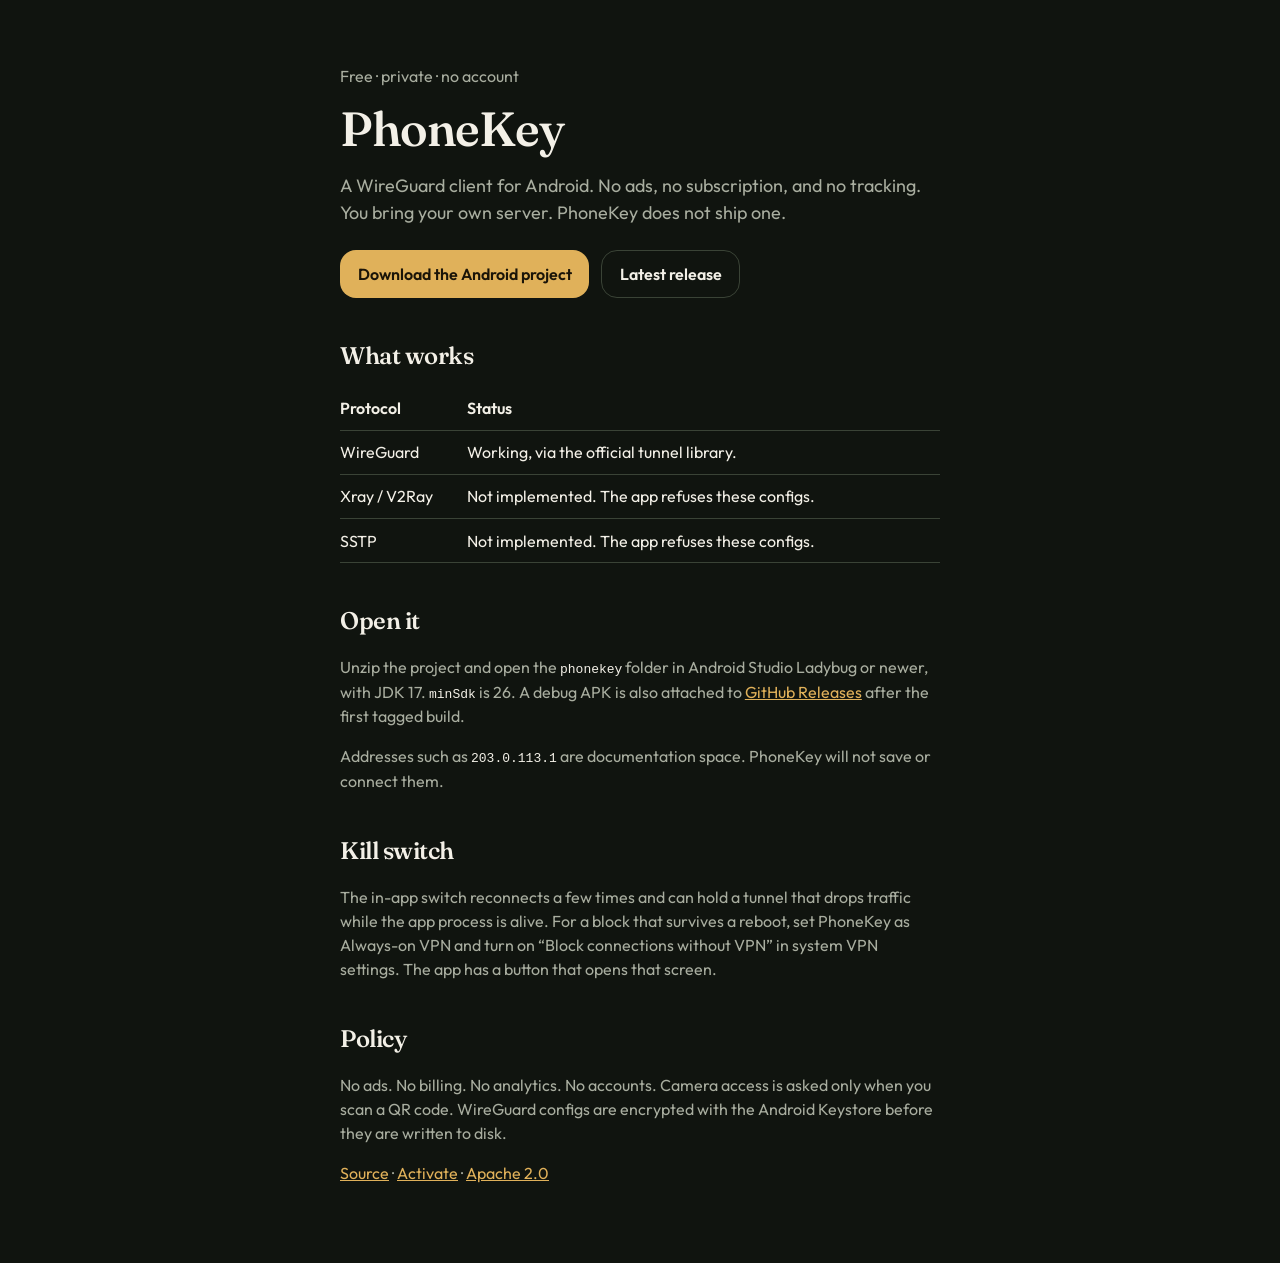
==== docs/index.html @ d3751b0e "Publish the Pages site, README, license, and Android CI. GitHub Pages already serves /docs. The work" ====
<!DOCTYPE html>
<html lang="en">
<head>
  <meta charset="utf-8" />
  <meta name="viewport" content="width=device-width, initial-scale=1" />
  <title>PhoneKey</title>
  <meta name="description" content="PhoneKey is a free WireGuard client for Android. No ads. No subscriptions. No tracking." />
  <link rel="preconnect" href="https://fonts.googleapis.com" />
  <link rel="preconnect" href="https://fonts.gstatic.com" crossorigin />
  <link href="https://fonts.googleapis.com/css2?family=Fraunces:opsz,wght@9..144,560;9..144,620&family=Outfit:wght@400;500;600&display=swap" rel="stylesheet" />
  <style>
    :root {
      color-scheme: dark;
      --canvas: #10140f;
      --card: #1c241a;
      --fg: #f3f0e7;
      --muted: #a8ad9f;
      --line: #3a4336;
      --brass: #e0b15a;
      --ink: #1a1408;
    }
    * { box-sizing: border-box; }
    body {
      margin: 0;
      background: var(--canvas);
      color: var(--fg);
      font-family: Outfit, ui-sans-serif, system-ui, sans-serif;
      line-height: 1.5;
    }
    main { max-width: 40rem; margin: 0 auto; padding: 3rem 1.25rem 4rem; }
    h1, h2 { font-family: Fraunces, ui-serif, Georgia, serif; font-weight: 560; letter-spacing: -0.02em; }
    h1 { font-size: 3rem; line-height: 1.05; margin: 0 0 0.75rem; }
    h2 { font-size: 1.5rem; margin: 2.5rem 0 0.75rem; }
    p, li { color: var(--muted); }
    a { color: var(--brass); }
    .lead { font-size: 1.125rem; }
    .row { display: flex; flex-wrap: wrap; gap: 0.75rem; margin-top: 1.5rem; }
    .btn {
      display: inline-flex;
      align-items: center;
      justify-content: center;
      min-height: 3rem;
      padding: 0 1.1rem;
      border-radius: 1rem;
      background: var(--brass);
      color: var(--ink);
      font-weight: 600;
      text-decoration: none;
    }
    .btn.ghost { background: transparent; color: var(--fg); border: 1px solid var(--line); }
    table { width: 100%; border-collapse: collapse; margin-top: 0.5rem; }
    th, td { text-align: left; padding: 0.6rem 0; border-bottom: 1px solid var(--line); vertical-align: top; }
    th { color: var(--fg); font-weight: 600; }
    code { color: var(--fg); }
  </style>
</head>
<body>
  <main>
    <p>Free · private · no account</p>
    <h1>PhoneKey</h1>
    <p class="lead">A WireGuard client for Android. No ads, no subscription, and no tracking. You bring your own server. PhoneKey does not ship one.</p>
    <div class="row">
      <a class="btn" href="https://github.com/Tajoor621/PhoneKey23/raw/main/public/phonekey-source.zip">Download the Android project</a>
      <a class="btn ghost" href="https://github.com/Tajoor621/PhoneKey23/releases/latest">Latest release</a>
    </div>
    <h2>What works</h2>
    <table>
      <thead><tr><th>Protocol</th><th>Status</th></tr></thead>
      <tbody>
        <tr><td>WireGuard</td><td>Working, via the official tunnel library.</td></tr>
        <tr><td>Xray / V2Ray</td><td>Not implemented. The app refuses these configs.</td></tr>
        <tr><td>SSTP</td><td>Not implemented. The app refuses these configs.</td></tr>
      </tbody>
    </table>
    <h2>Open it</h2>
    <p>Unzip the project and open the <code>phonekey</code> folder in Android Studio Ladybug or newer, with JDK 17. <code>minSdk</code> is 26. A debug APK is also attached to <a href="https://github.com/Tajoor621/PhoneKey23/releases/latest">GitHub Releases</a> after the first tagged build.</p>
    <p>Addresses such as <code>203.0.113.1</code> are documentation space. PhoneKey will not save or connect them.</p>
    <h2>Kill switch</h2>
    <p>The in-app switch reconnects a few times and can hold a tunnel that drops traffic while the app process is alive. For a block that survives a reboot, set PhoneKey as Always-on VPN and turn on “Block connections without VPN” in system VPN settings. The app has a button that opens that screen.</p>
    <h2>Policy</h2>
    <p>No ads. No billing. No analytics. No accounts. Camera access is asked only when you scan a QR code. WireGuard configs are encrypted with the Android Keystore before they are written to disk.</p>
    <p><a href="https://github.com/Tajoor621/PhoneKey23">Source</a> · <a href="activate/">Activate</a> · <a href="https://github.com/Tajoor621/PhoneKey23/blob/main/LICENSE">Apache 2.0</a></p>
  </main>
</body>
</html>
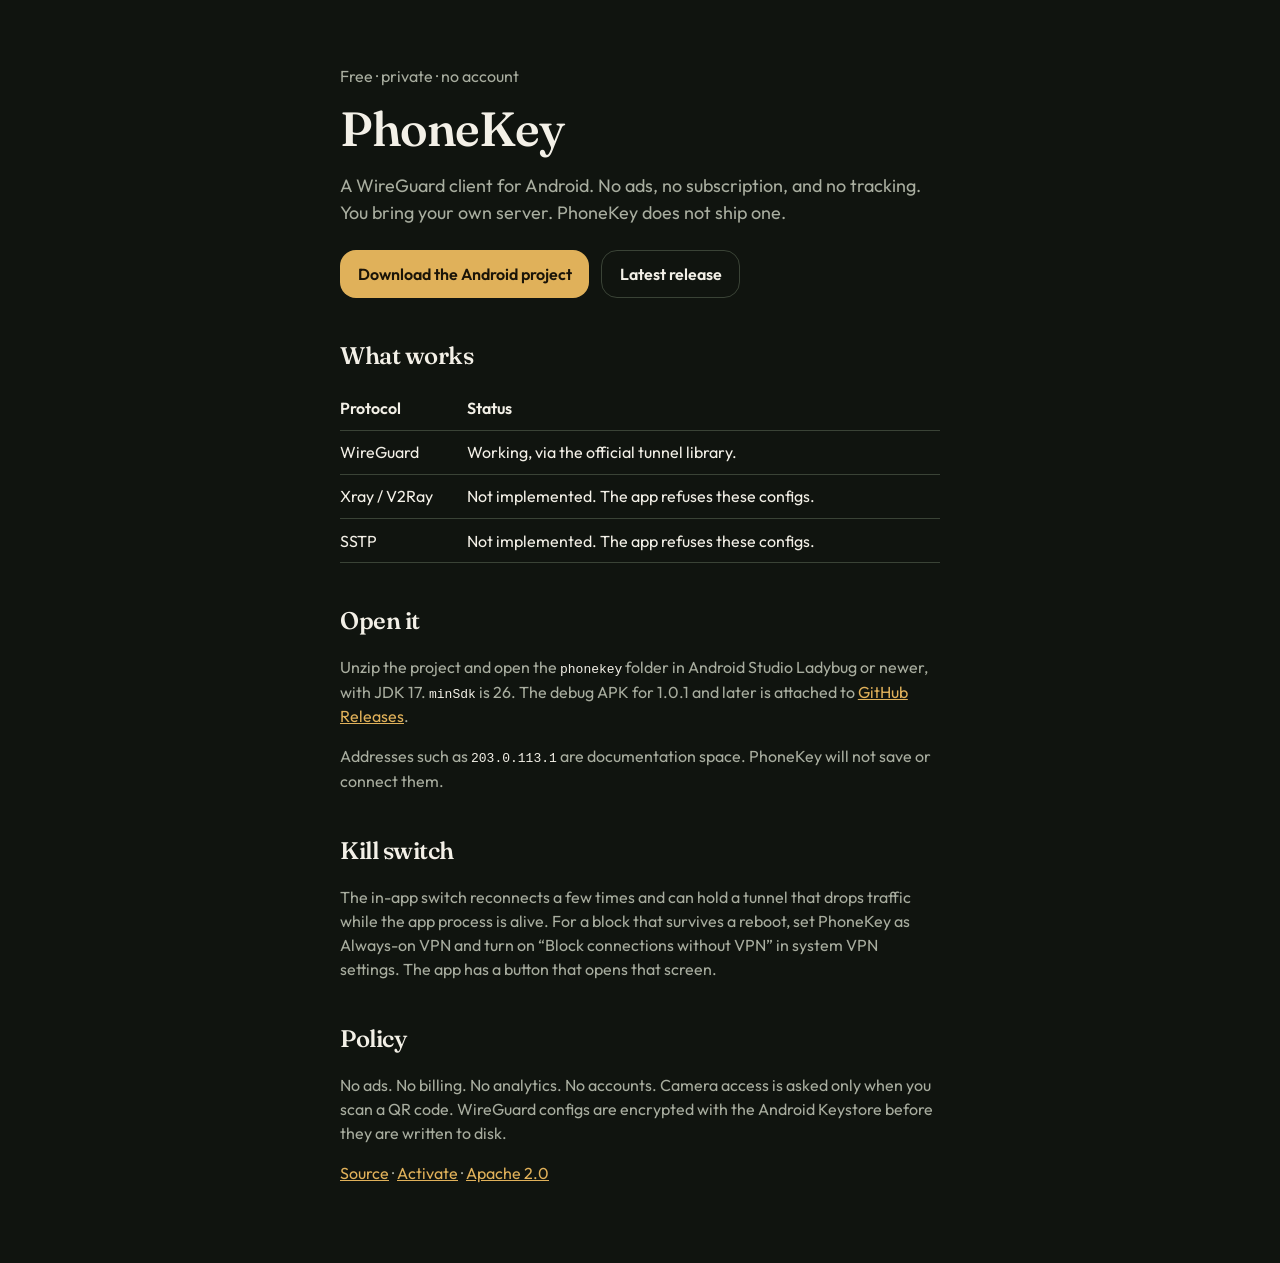
==== commit 7c6cd317: "Fix Android CI so the debug APK can be built. The previous workflow used setup-android, which instal" ====
--- a/docs/index.html
+++ b/docs/index.html
@@ -73,7 +73,7 @@
       </tbody>
     </table>
     <h2>Open it</h2>
-    <p>Unzip the project and open the <code>phonekey</code> folder in Android Studio Ladybug or newer, with JDK 17. <code>minSdk</code> is 26. A debug APK is also attached to <a href="https://github.com/Tajoor621/PhoneKey23/releases/latest">GitHub Releases</a> after the first tagged build.</p>
+    <p>Unzip the project and open the <code>phonekey</code> folder in Android Studio Ladybug or newer, with JDK 17. <code>minSdk</code> is 26. The debug APK for 1.0.1 and later is attached to <a href="https://github.com/Tajoor621/PhoneKey23/releases/latest">GitHub Releases</a>.</p>
     <p>Addresses such as <code>203.0.113.1</code> are documentation space. PhoneKey will not save or connect them.</p>
     <h2>Kill switch</h2>
     <p>The in-app switch reconnects a few times and can hold a tunnel that drops traffic while the app process is alive. For a block that survives a reboot, set PhoneKey as Always-on VPN and turn on “Block connections without VPN” in system VPN settings. The app has a button that opens that screen.</p>
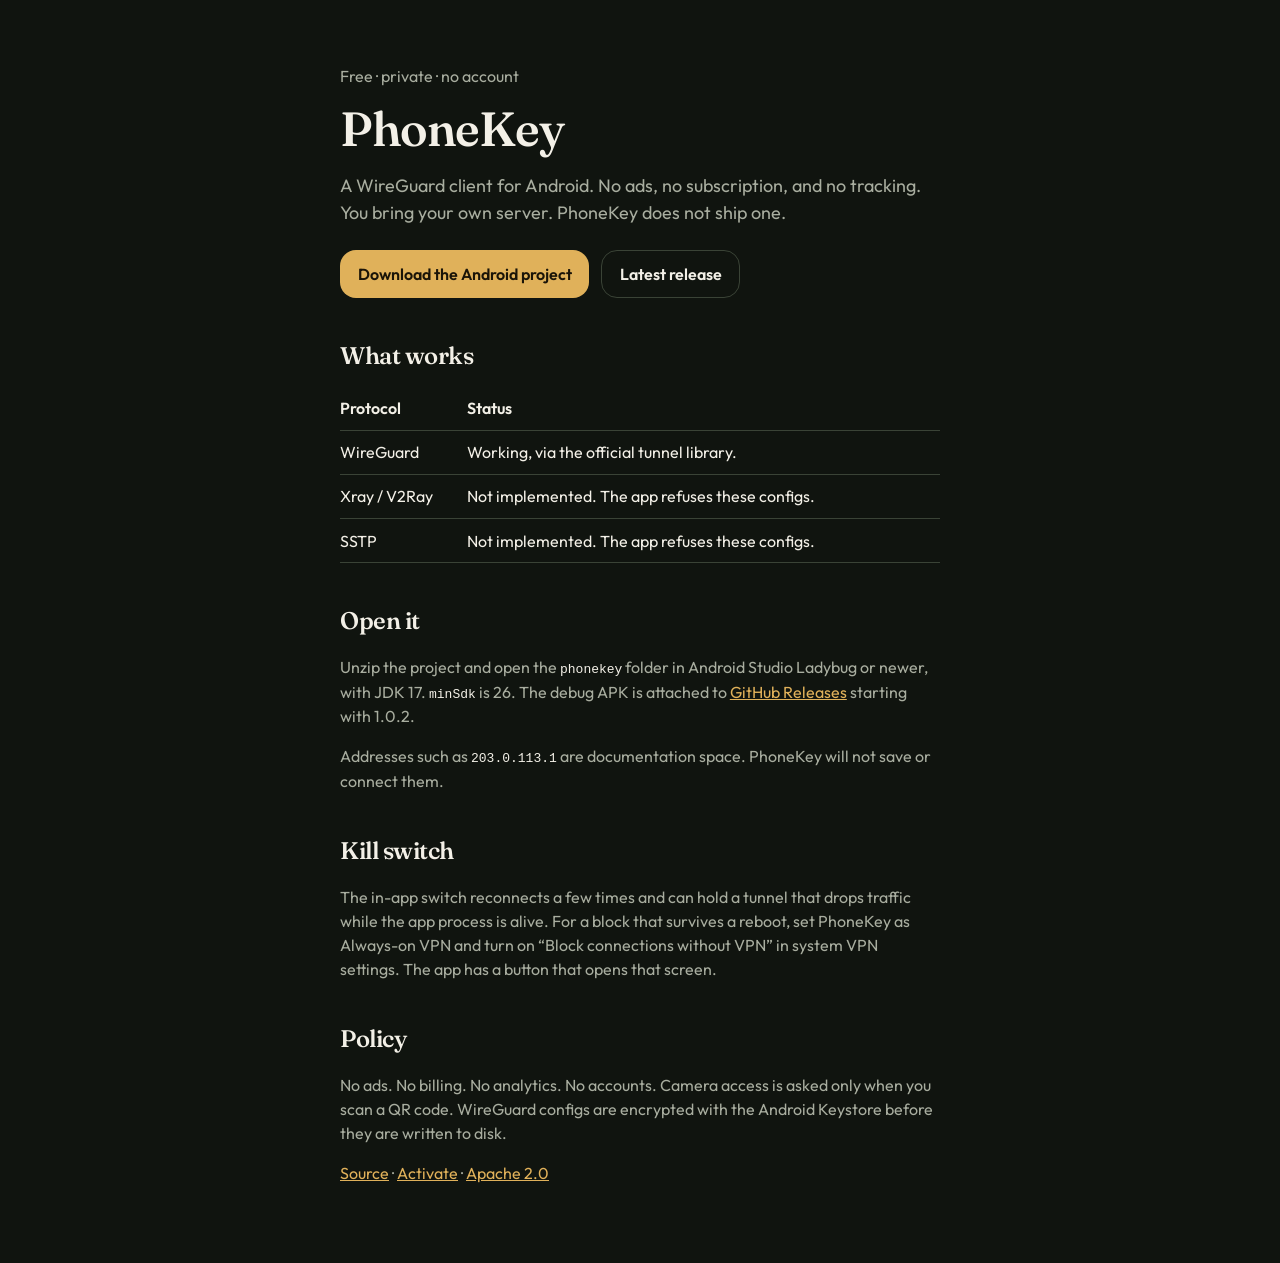
==== commit e08b3229: "Fix the debug APK compile errors that blocked 1.0.1. The notification when-branch compared a status " ====
--- a/docs/index.html
+++ b/docs/index.html
@@ -73,7 +73,7 @@
       </tbody>
     </table>
     <h2>Open it</h2>
-    <p>Unzip the project and open the <code>phonekey</code> folder in Android Studio Ladybug or newer, with JDK 17. <code>minSdk</code> is 26. The debug APK for 1.0.1 and later is attached to <a href="https://github.com/Tajoor621/PhoneKey23/releases/latest">GitHub Releases</a>.</p>
+    <p>Unzip the project and open the <code>phonekey</code> folder in Android Studio Ladybug or newer, with JDK 17. <code>minSdk</code> is 26. The debug APK is attached to <a href="https://github.com/Tajoor621/PhoneKey23/releases/latest">GitHub Releases</a> starting with 1.0.2.</p>
     <p>Addresses such as <code>203.0.113.1</code> are documentation space. PhoneKey will not save or connect them.</p>
     <h2>Kill switch</h2>
     <p>The in-app switch reconnects a few times and can hold a tunnel that drops traffic while the app process is alive. For a block that survives a reboot, set PhoneKey as Always-on VPN and turn on “Block connections without VPN” in system VPN settings. The app has a button that opens that screen.</p>
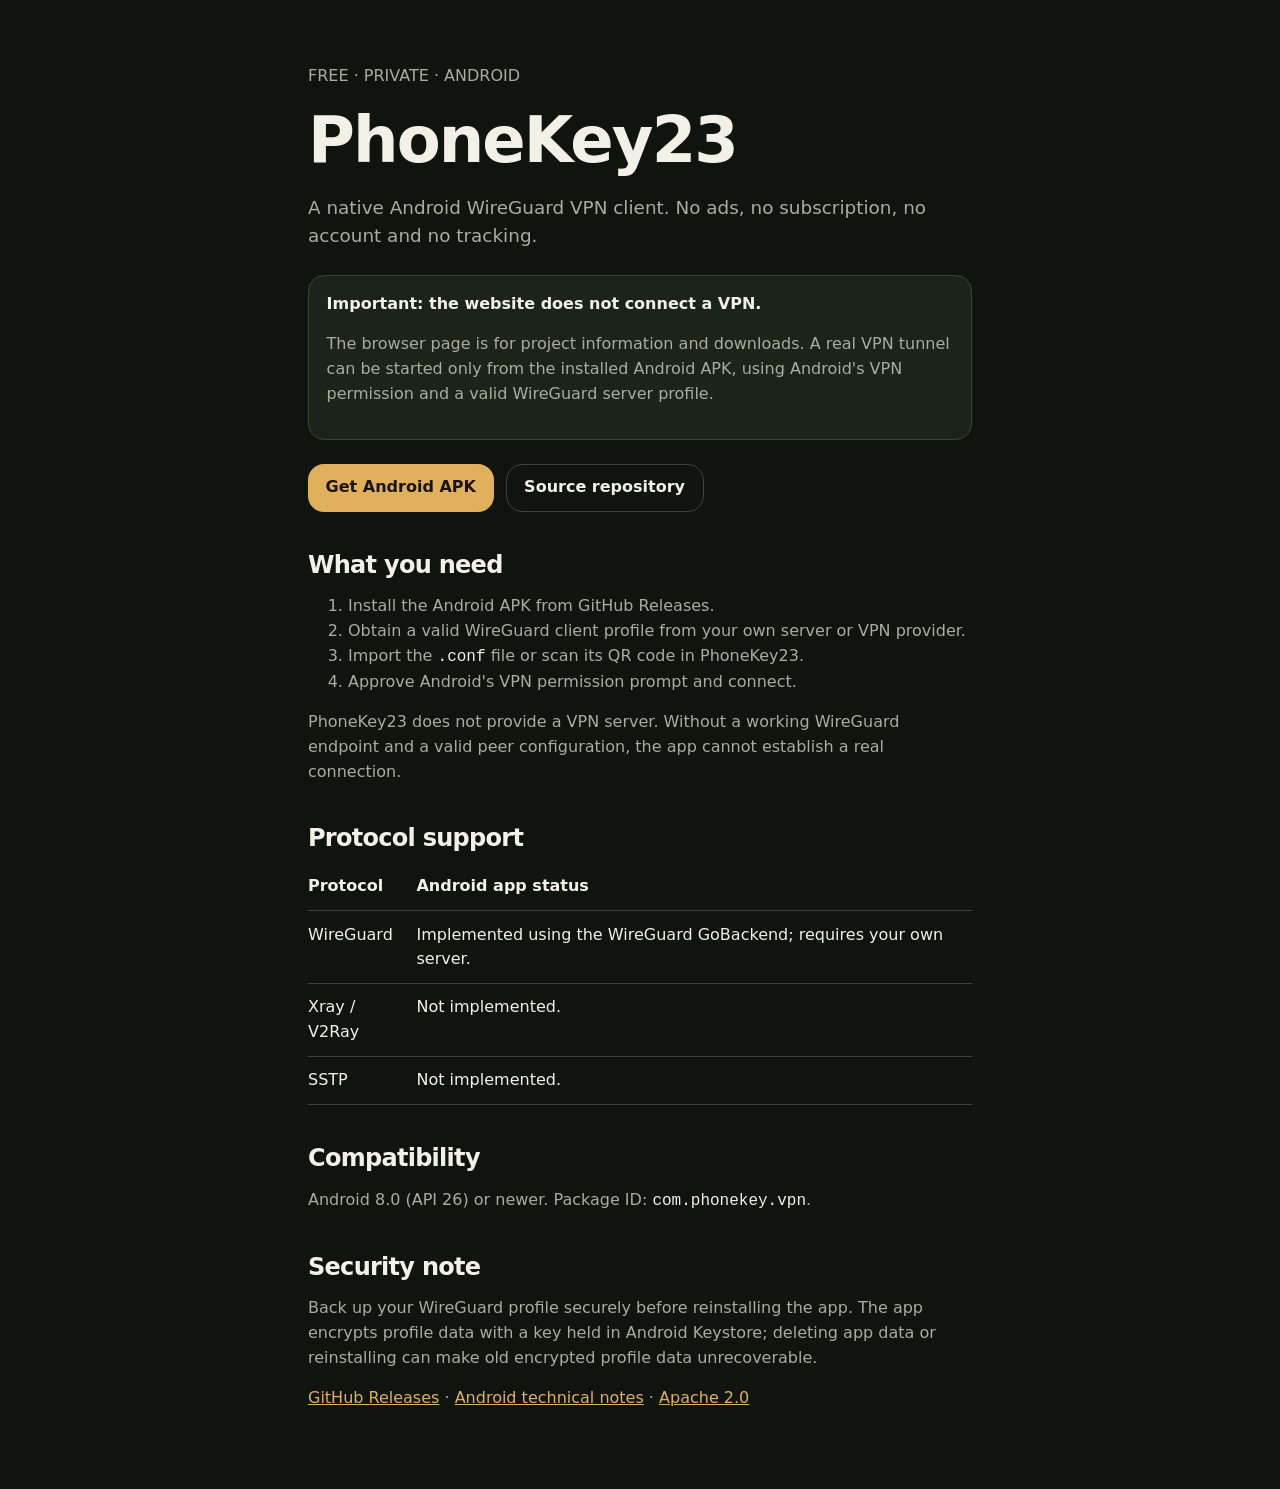
==== commit 026819ec: "Make website clear that VPN runs only in Android app" ====
--- a/docs/index.html
+++ b/docs/index.html
@@ -3,83 +3,65 @@
 <head>
   <meta charset="utf-8" />
   <meta name="viewport" content="width=device-width, initial-scale=1" />
-  <title>PhoneKey</title>
-  <meta name="description" content="PhoneKey is a free WireGuard client for Android. No ads. No subscriptions. No tracking." />
-  <link rel="preconnect" href="https://fonts.googleapis.com" />
-  <link rel="preconnect" href="https://fonts.gstatic.com" crossorigin />
-  <link href="https://fonts.googleapis.com/css2?family=Fraunces:opsz,wght@9..144,560;9..144,620&family=Outfit:wght@400;500;600&display=swap" rel="stylesheet" />
+  <title>PhoneKey23 — Android WireGuard VPN</title>
+  <meta name="description" content="PhoneKey23 is a native Android WireGuard VPN client. The website is a project page; VPN tunnels run in the Android app." />
   <style>
-    :root {
-      color-scheme: dark;
-      --canvas: #10140f;
-      --card: #1c241a;
-      --fg: #f3f0e7;
-      --muted: #a8ad9f;
-      --line: #3a4336;
-      --brass: #e0b15a;
-      --ink: #1a1408;
-    }
-    * { box-sizing: border-box; }
-    body {
-      margin: 0;
-      background: var(--canvas);
-      color: var(--fg);
-      font-family: Outfit, ui-sans-serif, system-ui, sans-serif;
-      line-height: 1.5;
-    }
-    main { max-width: 40rem; margin: 0 auto; padding: 3rem 1.25rem 4rem; }
-    h1, h2 { font-family: Fraunces, ui-serif, Georgia, serif; font-weight: 560; letter-spacing: -0.02em; }
-    h1 { font-size: 3rem; line-height: 1.05; margin: 0 0 0.75rem; }
-    h2 { font-size: 1.5rem; margin: 2.5rem 0 0.75rem; }
-    p, li { color: var(--muted); }
-    a { color: var(--brass); }
-    .lead { font-size: 1.125rem; }
-    .row { display: flex; flex-wrap: wrap; gap: 0.75rem; margin-top: 1.5rem; }
-    .btn {
-      display: inline-flex;
-      align-items: center;
-      justify-content: center;
-      min-height: 3rem;
-      padding: 0 1.1rem;
-      border-radius: 1rem;
-      background: var(--brass);
-      color: var(--ink);
-      font-weight: 600;
-      text-decoration: none;
-    }
-    .btn.ghost { background: transparent; color: var(--fg); border: 1px solid var(--line); }
-    table { width: 100%; border-collapse: collapse; margin-top: 0.5rem; }
-    th, td { text-align: left; padding: 0.6rem 0; border-bottom: 1px solid var(--line); vertical-align: top; }
-    th { color: var(--fg); font-weight: 600; }
-    code { color: var(--fg); }
+    :root { color-scheme: dark; --canvas:#10140f; --card:#1c241a; --fg:#f3f0e7; --muted:#a8ad9f; --line:#3a4336; --brass:#e0b15a; --ink:#1a1408; }
+    * { box-sizing:border-box; }
+    body { margin:0; background:var(--canvas); color:var(--fg); font:16px/1.55 system-ui,-apple-system,"Segoe UI",sans-serif; }
+    main { max-width:44rem; margin:0 auto; padding:3rem 1.25rem 4rem; }
+    h1,h2 { letter-spacing:-.03em; line-height:1.1; }
+    h1 { font-size:clamp(2.5rem,8vw,4rem); margin:.2rem 0 1rem; }
+    h2 { font-size:1.5rem; margin:2.5rem 0 .75rem; }
+    p,li { color:var(--muted); }
+    a { color:var(--brass); }
+    .lead { font-size:1.15rem; }
+    .notice { margin:1.5rem 0; padding:1rem 1.1rem; border:1px solid var(--line); border-radius:1rem; background:var(--card); }
+    .notice strong { color:var(--fg); }
+    .actions { display:flex; flex-wrap:wrap; gap:.75rem; margin:1.5rem 0; }
+    .button { display:inline-flex; align-items:center; justify-content:center; min-height:3rem; padding:0 1.1rem; border-radius:1rem; background:var(--brass); color:var(--ink); font-weight:700; text-decoration:none; }
+    .button.secondary { background:transparent; border:1px solid var(--line); color:var(--fg); }
+    table { width:100%; border-collapse:collapse; }
+    th,td { text-align:left; padding:.7rem .4rem .7rem 0; border-bottom:1px solid var(--line); vertical-align:top; }
+    th { color:var(--fg); }
+    code { color:var(--fg); }
   </style>
 </head>
 <body>
   <main>
-    <p>Free · private · no account</p>
-    <h1>PhoneKey</h1>
-    <p class="lead">A WireGuard client for Android. No ads, no subscription, and no tracking. You bring your own server. PhoneKey does not ship one.</p>
-    <div class="row">
-      <a class="btn" href="https://github.com/Tajoor621/PhoneKey23/raw/main/public/phonekey-source.zip">Download the Android project</a>
-      <a class="btn ghost" href="https://github.com/Tajoor621/PhoneKey23/releases/latest">Latest release</a>
+    <p>FREE · PRIVATE · ANDROID</p>
+    <h1>PhoneKey23</h1>
+    <p class="lead">A native Android WireGuard VPN client. No ads, no subscription, no account and no tracking.</p>
+    <div class="notice">
+      <strong>Important: the website does not connect a VPN.</strong>
+      <p>The browser page is for project information and downloads. A real VPN tunnel can be started only from the installed Android APK, using Android's VPN permission and a valid WireGuard server profile.</p>
     </div>
-    <h2>What works</h2>
+    <div class="actions">
+      <a class="button" href="https://github.com/Tajoor621/PhoneKey23/releases">Get Android APK</a>
+      <a class="button secondary" href="https://github.com/Tajoor621/PhoneKey23">Source repository</a>
+    </div>
+    <h2>What you need</h2>
+    <ol>
+      <li>Install the Android APK from GitHub Releases.</li>
+      <li>Obtain a valid WireGuard client profile from your own server or VPN provider.</li>
+      <li>Import the <code>.conf</code> file or scan its QR code in PhoneKey23.</li>
+      <li>Approve Android's VPN permission prompt and connect.</li>
+    </ol>
+    <p>PhoneKey23 does not provide a VPN server. Without a working WireGuard endpoint and a valid peer configuration, the app cannot establish a real connection.</p>
+    <h2>Protocol support</h2>
     <table>
-      <thead><tr><th>Protocol</th><th>Status</th></tr></thead>
+      <thead><tr><th>Protocol</th><th>Android app status</th></tr></thead>
       <tbody>
-        <tr><td>WireGuard</td><td>Working, via the official tunnel library.</td></tr>
-        <tr><td>Xray / V2Ray</td><td>Not implemented. The app refuses these configs.</td></tr>
-        <tr><td>SSTP</td><td>Not implemented. The app refuses these configs.</td></tr>
+        <tr><td>WireGuard</td><td>Implemented using the WireGuard GoBackend; requires your own server.</td></tr>
+        <tr><td>Xray / V2Ray</td><td>Not implemented.</td></tr>
+        <tr><td>SSTP</td><td>Not implemented.</td></tr>
       </tbody>
     </table>
-    <h2>Open it</h2>
-    <p>Unzip the project and open the <code>phonekey</code> folder in Android Studio Ladybug or newer, with JDK 17. <code>minSdk</code> is 26. The debug APK is attached to <a href="https://github.com/Tajoor621/PhoneKey23/releases/latest">GitHub Releases</a> starting with 1.0.2.</p>
-    <p>Addresses such as <code>203.0.113.1</code> are documentation space. PhoneKey will not save or connect them.</p>
-    <h2>Kill switch</h2>
-    <p>The in-app switch reconnects a few times and can hold a tunnel that drops traffic while the app process is alive. For a block that survives a reboot, set PhoneKey as Always-on VPN and turn on “Block connections without VPN” in system VPN settings. The app has a button that opens that screen.</p>
-    <h2>Policy</h2>
-    <p>No ads. No billing. No analytics. No accounts. Camera access is asked only when you scan a QR code. WireGuard configs are encrypted with the Android Keystore before they are written to disk.</p>
-    <p><a href="https://github.com/Tajoor621/PhoneKey23">Source</a> · <a href="activate/">Activate</a> · <a href="https://github.com/Tajoor621/PhoneKey23/blob/main/LICENSE">Apache 2.0</a></p>
+    <h2>Compatibility</h2>
+    <p>Android 8.0 (API 26) or newer. Package ID: <code>com.phonekey.vpn</code>.</p>
+    <h2>Security note</h2>
+    <p>Back up your WireGuard profile securely before reinstalling the app. The app encrypts profile data with a key held in Android Keystore; deleting app data or reinstalling can make old encrypted profile data unrecoverable.</p>
+    <p><a href="https://github.com/Tajoor621/PhoneKey23/releases">GitHub Releases</a> · <a href="https://github.com/Tajoor621/PhoneKey23/blob/main/phonekey/README.md">Android technical notes</a> · <a href="https://github.com/Tajoor621/PhoneKey23/blob/main/LICENSE">Apache 2.0</a></p>
   </main>
 </body>
 </html>
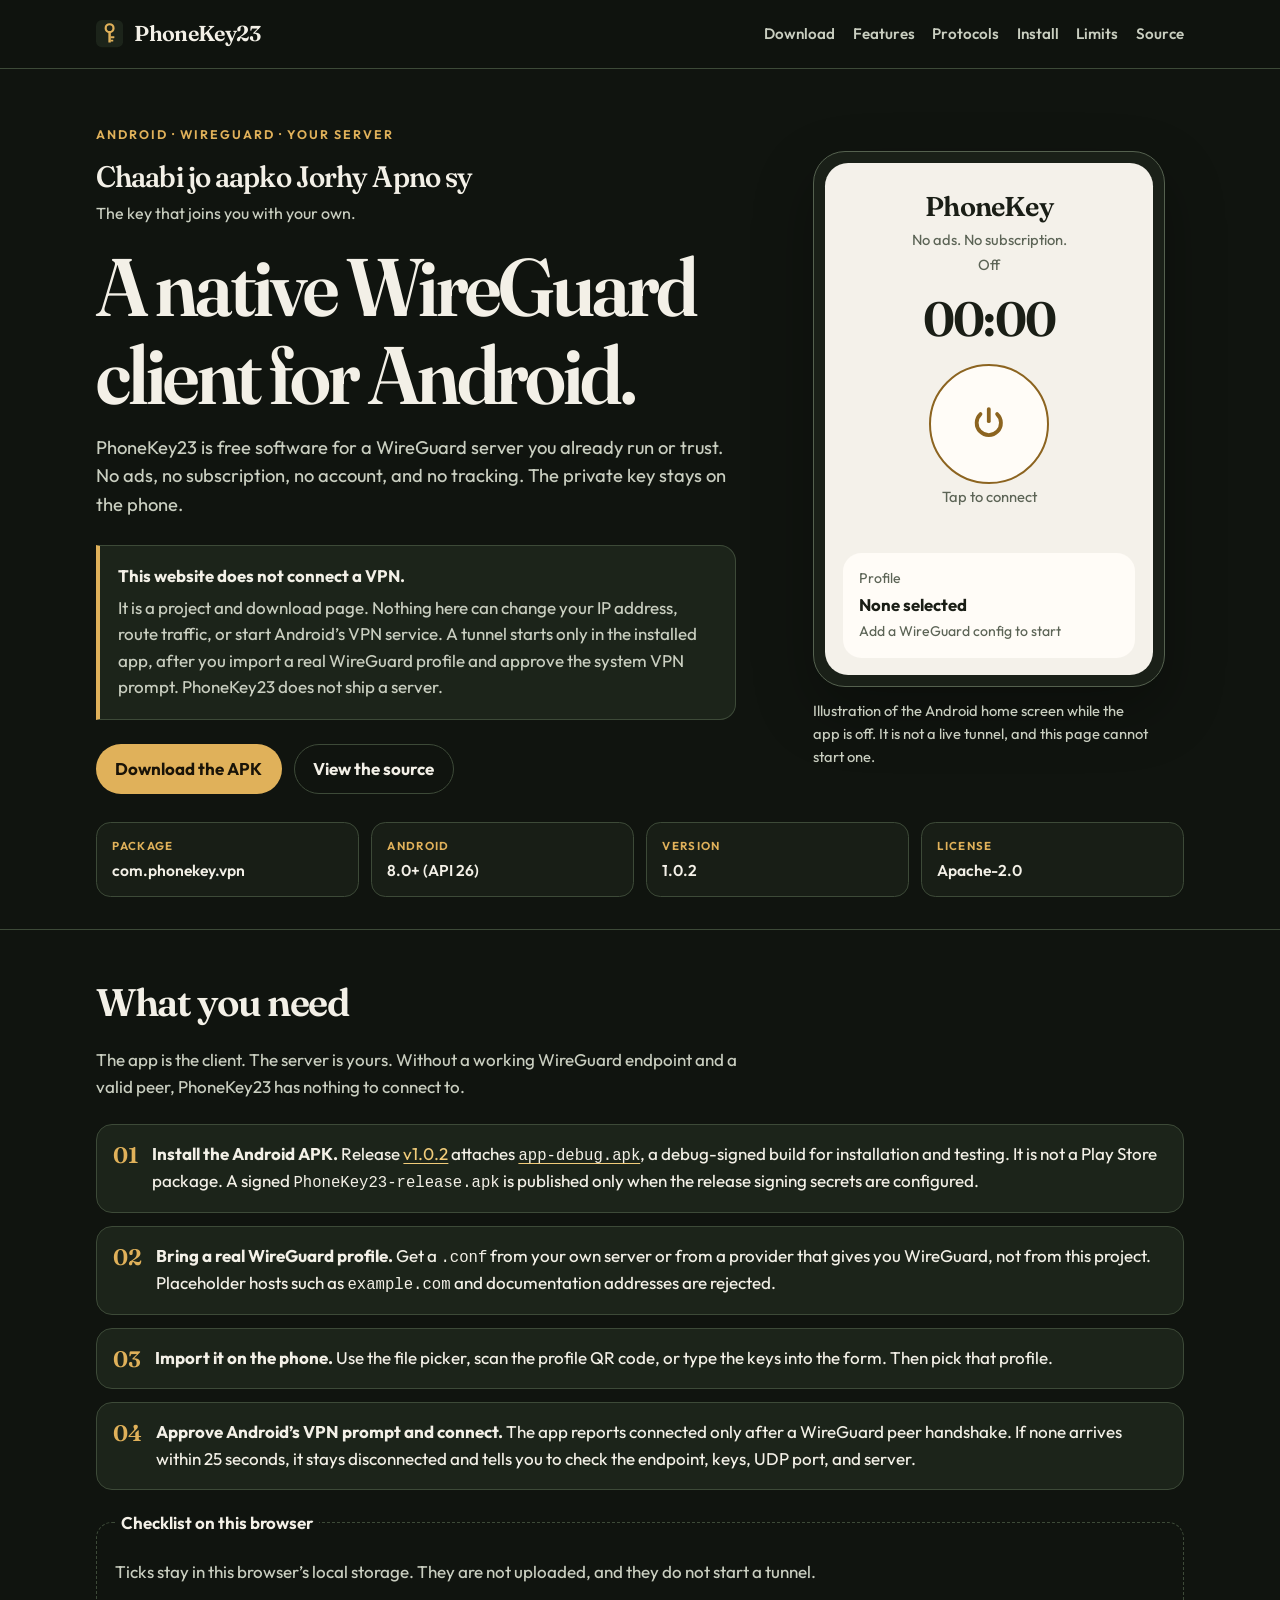
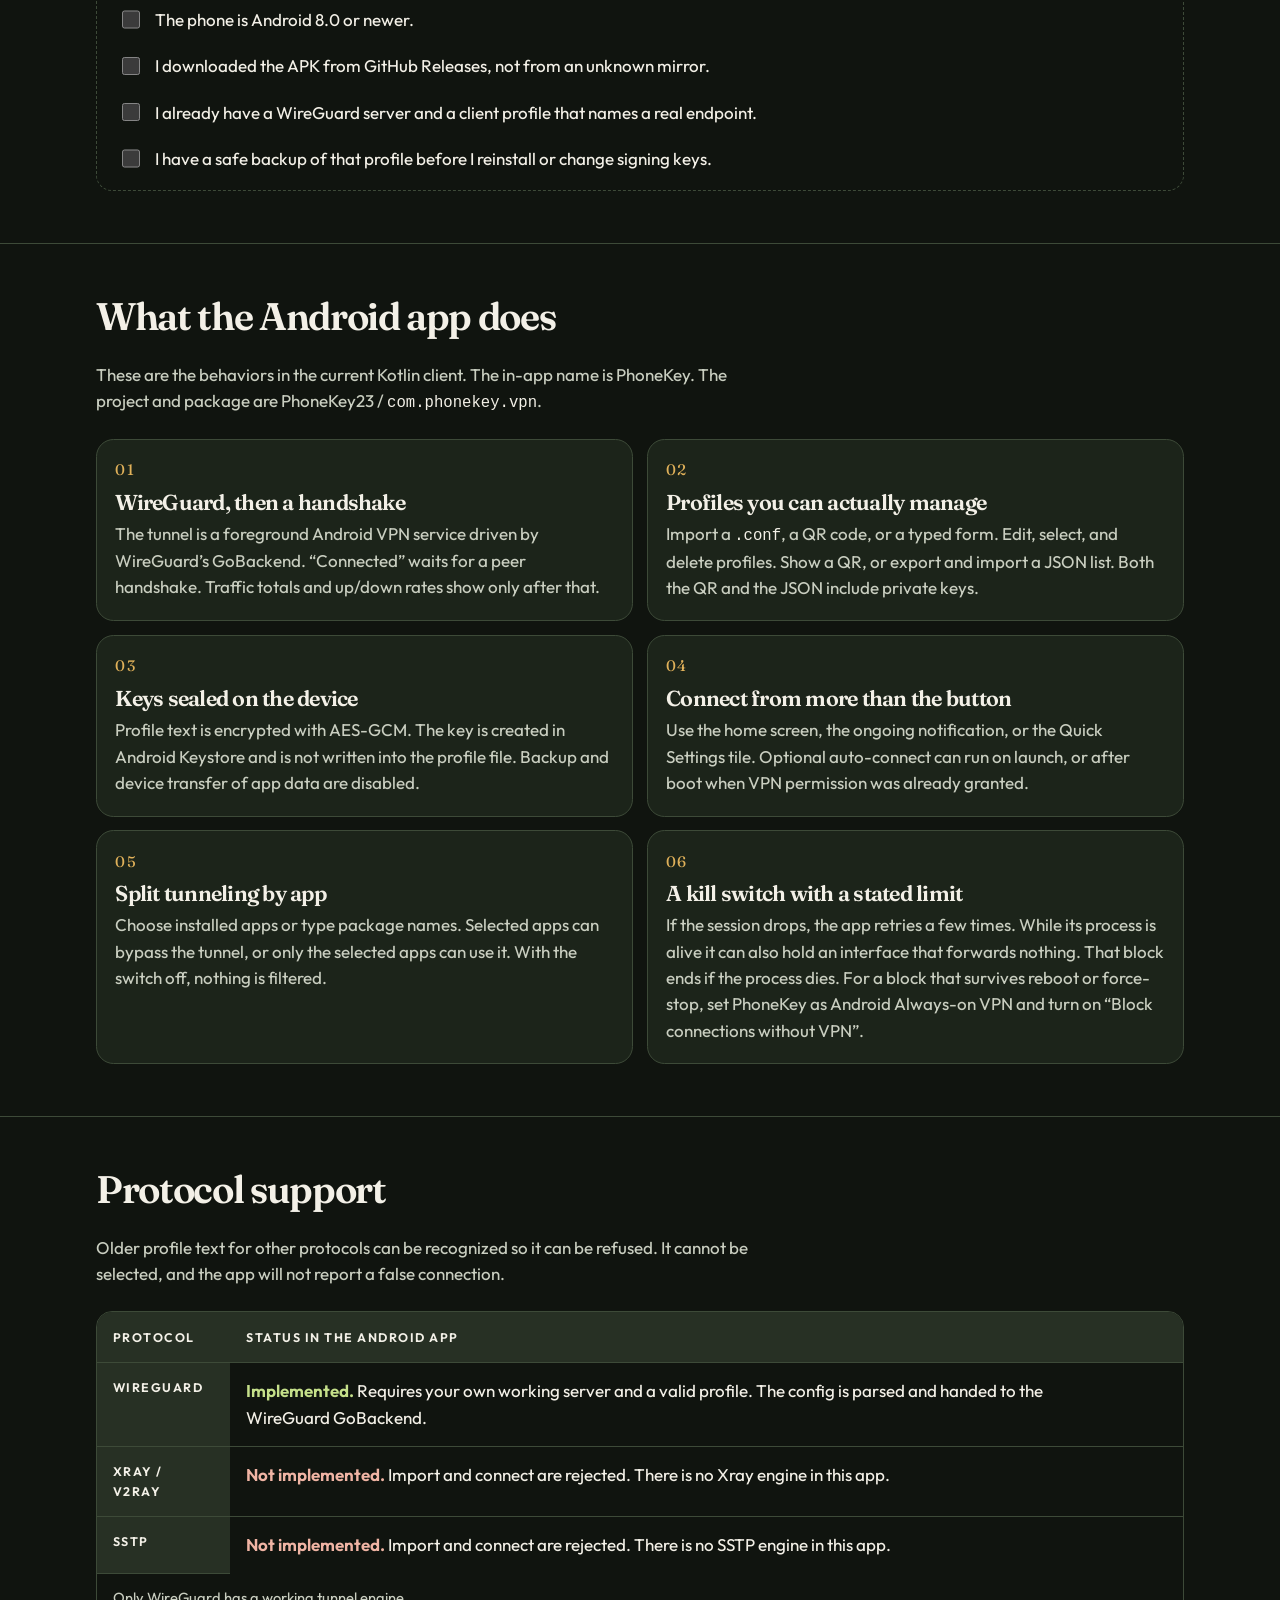
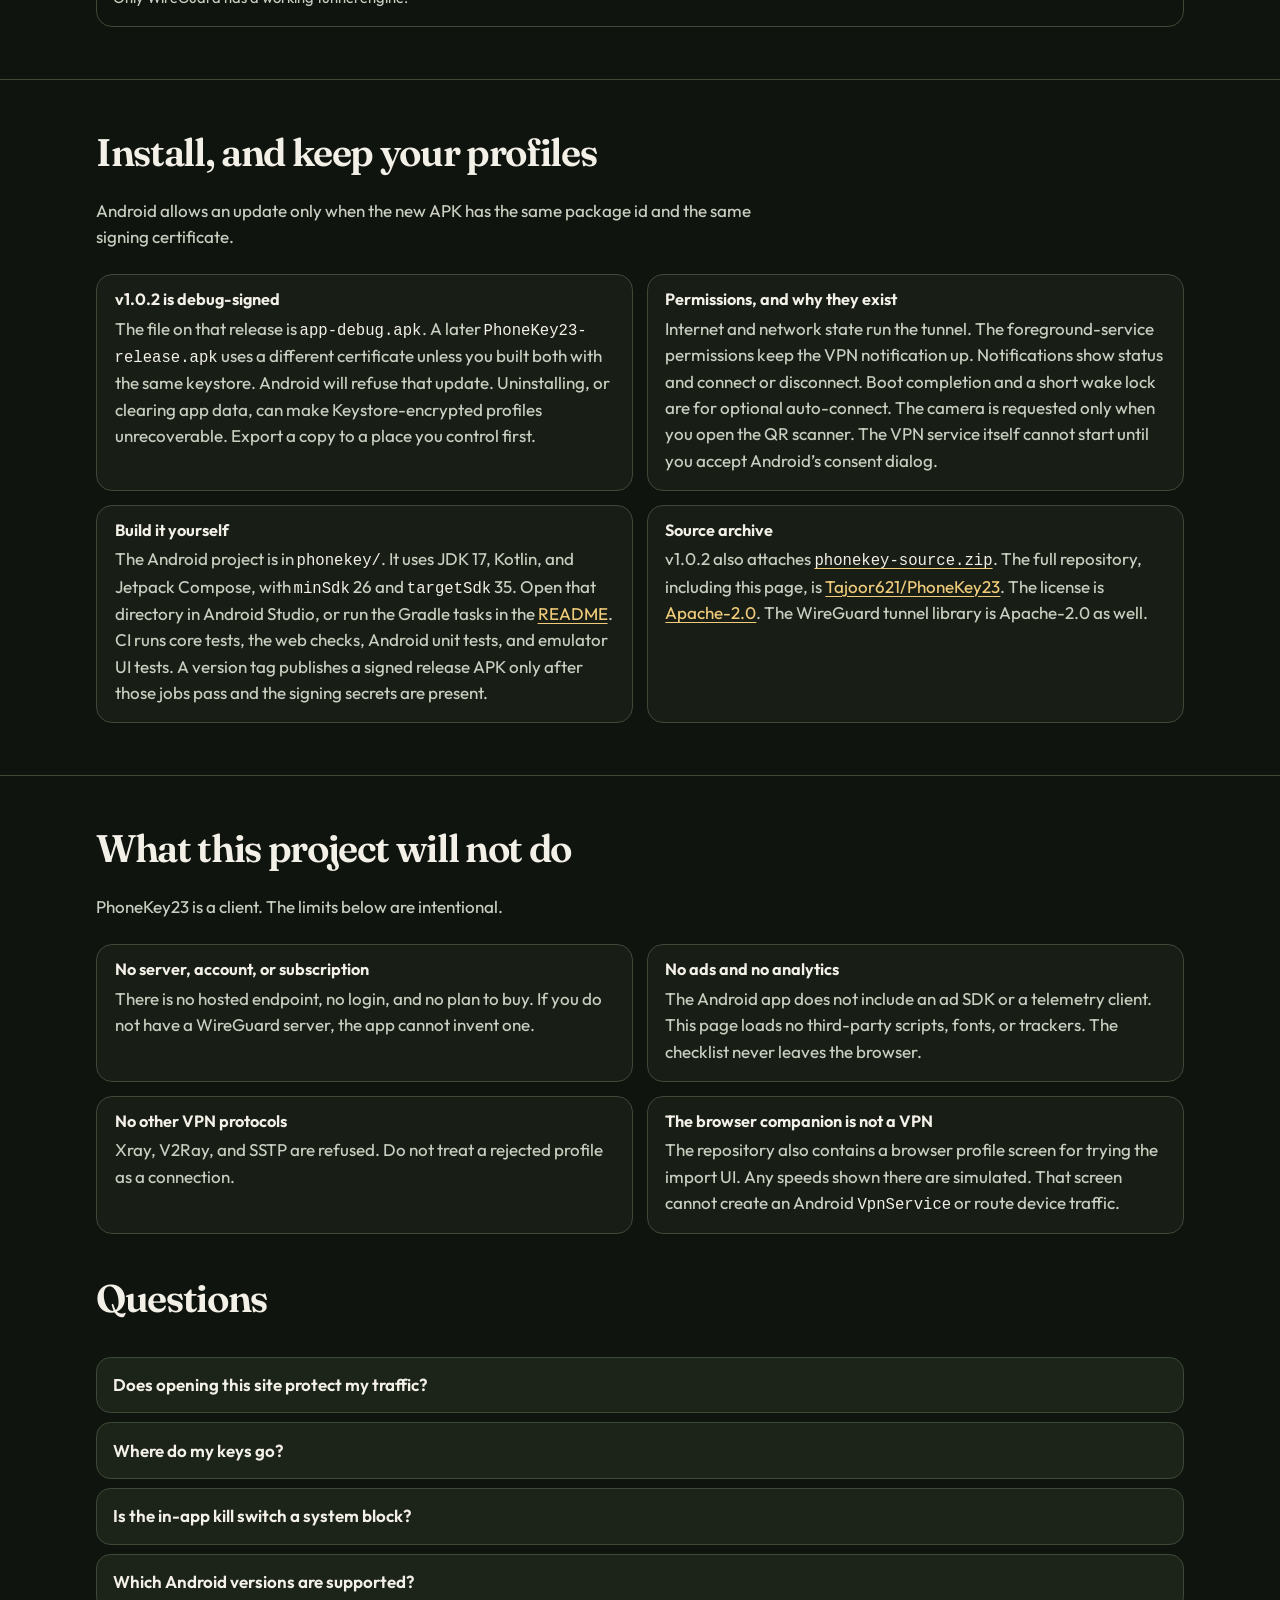
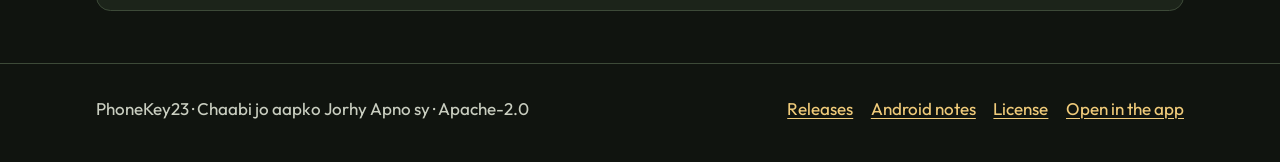
==== commit be973ccc: "Present PhoneKey23 as a clear Android WireGuard project Rewrite the GitHub Pages site and README so " ====
--- a/docs/index.html
+++ b/docs/index.html
@@ -3,65 +3,323 @@
 <head>
   <meta charset="utf-8" />
   <meta name="viewport" content="width=device-width, initial-scale=1" />
-  <title>PhoneKey23 — Android WireGuard VPN</title>
-  <meta name="description" content="PhoneKey23 is a native Android WireGuard VPN client. The website is a project page; VPN tunnels run in the Android app." />
-  <style>
-    :root { color-scheme: dark; --canvas:#10140f; --card:#1c241a; --fg:#f3f0e7; --muted:#a8ad9f; --line:#3a4336; --brass:#e0b15a; --ink:#1a1408; }
-    * { box-sizing:border-box; }
-    body { margin:0; background:var(--canvas); color:var(--fg); font:16px/1.55 system-ui,-apple-system,"Segoe UI",sans-serif; }
-    main { max-width:44rem; margin:0 auto; padding:3rem 1.25rem 4rem; }
-    h1,h2 { letter-spacing:-.03em; line-height:1.1; }
-    h1 { font-size:clamp(2.5rem,8vw,4rem); margin:.2rem 0 1rem; }
-    h2 { font-size:1.5rem; margin:2.5rem 0 .75rem; }
-    p,li { color:var(--muted); }
-    a { color:var(--brass); }
-    .lead { font-size:1.15rem; }
-    .notice { margin:1.5rem 0; padding:1rem 1.1rem; border:1px solid var(--line); border-radius:1rem; background:var(--card); }
-    .notice strong { color:var(--fg); }
-    .actions { display:flex; flex-wrap:wrap; gap:.75rem; margin:1.5rem 0; }
-    .button { display:inline-flex; align-items:center; justify-content:center; min-height:3rem; padding:0 1.1rem; border-radius:1rem; background:var(--brass); color:var(--ink); font-weight:700; text-decoration:none; }
-    .button.secondary { background:transparent; border:1px solid var(--line); color:var(--fg); }
-    table { width:100%; border-collapse:collapse; }
-    th,td { text-align:left; padding:.7rem .4rem .7rem 0; border-bottom:1px solid var(--line); vertical-align:top; }
-    th { color:var(--fg); }
-    code { color:var(--fg); }
-  </style>
+  <title>PhoneKey23 — Android WireGuard VPN client</title>
+  <meta name="description" content="PhoneKey23 is a free native Android WireGuard VPN client. This site is for download and information only — it does not connect a VPN. Bring your own server." />
+  <link rel="canonical" href="https://tajoor621.github.io/PhoneKey23/" />
+  <meta name="robots" content="index,follow" />
+  <meta name="theme-color" content="#10140f" />
+  <meta name="color-scheme" content="dark" />
+  <meta name="author" content="Tajoor621" />
+  <meta property="og:type" content="website" />
+  <meta property="og:site_name" content="PhoneKey23" />
+  <meta property="og:locale" content="en_US" />
+  <meta property="og:url" content="https://tajoor621.github.io/PhoneKey23/" />
+  <meta property="og:title" content="PhoneKey23 — Android WireGuard VPN client" />
+  <meta property="og:description" content="A native Android WireGuard client. No ads, no account, no tracking. This website does not connect a VPN. Chaabi jo aapko Jorhy Apno sy." />
+  <meta property="og:image" content="https://tajoor621.github.io/PhoneKey23/og.png" />
+  <meta property="og:image:width" content="1200" />
+  <meta property="og:image:height" content="630" />
+  <meta property="og:image:alt" content="PhoneKey23, a native Android WireGuard VPN client. The website does not connect a VPN." />
+  <meta name="twitter:card" content="summary_large_image" />
+  <meta name="twitter:title" content="PhoneKey23 — Android WireGuard VPN client" />
+  <meta name="twitter:description" content="Free Android WireGuard client. No ads, no account, no tracking. The website does not connect a VPN." />
+  <meta name="twitter:image" content="https://tajoor621.github.io/PhoneKey23/og.png" />
+  <meta name="twitter:image:alt" content="PhoneKey23, a native Android WireGuard VPN client. The website does not connect a VPN." />
+  <link rel="icon" href="favicon.svg" type="image/svg+xml" />
+  <link rel="apple-touch-icon" href="apple-touch-icon.png" />
+  <link rel="stylesheet" href="site.css" />
+  <meta http-equiv="Content-Security-Policy" content="default-src 'self'; img-src 'self'; style-src 'self'; font-src 'self'; script-src 'self' 'sha256-sJKzmlCHHObvN6pvI5lGEyUauXayXhRQKpZ8XehefEM='; base-uri 'self'; form-action 'none'; object-src 'none'" />
+  <script type="application/ld+json">
+  {
+    "@context": "https://schema.org",
+    "@type": "SoftwareApplication",
+    "name": "PhoneKey23",
+    "alternateName": ["PhoneKey", "Chaabi jo aapko Jorhy Apno sy"],
+    "applicationCategory": "SecurityApplication",
+    "operatingSystem": "Android 8.0 or newer",
+    "softwareVersion": "1.0.2",
+    "license": "https://www.apache.org/licenses/LICENSE-2.0",
+    "isAccessibleForFree": true,
+    "offers": {
+      "@type": "Offer",
+      "price": "0",
+      "priceCurrency": "USD"
+    },
+    "downloadUrl": "https://github.com/Tajoor621/PhoneKey23/releases/tag/v1.0.2",
+    "codeRepository": "https://github.com/Tajoor621/PhoneKey23",
+    "url": "https://tajoor621.github.io/PhoneKey23/",
+    "description": "Native Android WireGuard VPN client. The website is a project and download page and does not connect a VPN. No ads, subscription, account, or tracking. You bring your own server.",
+    "author": {
+      "@type": "Person",
+      "name": "Tajoor621",
+      "url": "https://github.com/Tajoor621"
+    }
+  }
+  </script>
 </head>
 <body>
-  <main>
-    <p>FREE · PRIVATE · ANDROID</p>
-    <h1>PhoneKey23</h1>
-    <p class="lead">A native Android WireGuard VPN client. No ads, no subscription, no account and no tracking.</p>
-    <div class="notice">
-      <strong>Important: the website does not connect a VPN.</strong>
-      <p>The browser page is for project information and downloads. A real VPN tunnel can be started only from the installed Android APK, using Android's VPN permission and a valid WireGuard server profile.</p>
+  <a class="skip" href="#content">Skip to content</a>
+  <header class="site-header">
+    <div class="wrap">
+      <a class="wordmark" href="./">
+        <svg viewBox="0 0 32 32" aria-hidden="true">
+          <rect width="32" height="32" rx="7" fill="#1C241A"/>
+          <circle cx="16" cy="9.6" r="4.6" fill="none" stroke="#E0B15A" stroke-width="2.6"/>
+          <rect x="14.55" y="13.4" width="2.9" height="13.2" rx="0.5" fill="#E0B15A"/>
+          <rect x="17.2" y="19.2" width="4.4" height="2.15" rx="0.35" fill="#E0B15A"/>
+          <rect x="17.2" y="23.1" width="3.1" height="2.15" rx="0.35" fill="#E0B15A"/>
+        </svg>
+        PhoneKey23
+      </a>
+      <nav class="nav" aria-label="On this page">
+        <a href="#download">Download</a>
+        <a href="#features">Features</a>
+        <a href="#protocols">Protocols</a>
+        <a href="#install">Install</a>
+        <a href="#limits">Limits</a>
+        <a href="https://github.com/Tajoor621/PhoneKey23">Source</a>
+      </nav>
     </div>
-    <div class="actions">
-      <a class="button" href="https://github.com/Tajoor621/PhoneKey23/releases">Get Android APK</a>
-      <a class="button secondary" href="https://github.com/Tajoor621/PhoneKey23">Source repository</a>
+  </header>
+
+  <main id="content" tabindex="-1">
+    <section class="hero">
+      <div class="wrap hero-grid">
+        <div>
+          <p class="kicker">Android · WireGuard · your server</p>
+          <p class="epigraph" lang="ur-Latn">Chaabi jo aapko Jorhy Apno sy</p>
+          <p class="gloss">The key that joins you with your own.</p>
+          <h1>A native WireGuard client for Android.</h1>
+          <p class="lede">PhoneKey23 is free software for a WireGuard server you already run or trust. No ads, no subscription, no account, and no tracking. The private key stays on the phone.</p>
+          <aside class="notice" aria-labelledby="site-limit">
+            <strong id="site-limit">This website does not connect a VPN.</strong>
+            <p>It is a project and download page. Nothing here can change your IP address, route traffic, or start Android’s VPN service. A tunnel starts only in the installed app, after you import a real WireGuard profile and approve the system VPN prompt. PhoneKey23 does not ship a server.</p>
+          </aside>
+          <div class="actions">
+            <a class="button" href="https://github.com/Tajoor621/PhoneKey23/releases/tag/v1.0.2">Download the APK</a>
+            <a class="button secondary" href="https://github.com/Tajoor621/PhoneKey23">View the source</a>
+          </div>
+        </div>
+        <figure class="device">
+          <div class="phone" aria-hidden="true">
+            <div class="screen">
+              <p class="app-name">PhoneKey</p>
+              <p class="app-tag">No ads. No subscription.</p>
+              <p class="state">Off</p>
+              <p class="clock">00:00</p>
+              <div class="power" aria-hidden="true">
+                <svg viewBox="0 0 24 24" fill="none" stroke="#8C6420" stroke-width="2.2" stroke-linecap="round">
+                  <path d="M12 3.5v7"/>
+                  <path d="M7.2 6.4a7 7 0 1 0 9.6 0"/>
+                </svg>
+              </div>
+              <p class="hint">Tap to connect</p>
+              <div class="card">
+                <span>Profile</span>
+                <strong>None selected</strong>
+                <em>Add a WireGuard config to start</em>
+              </div>
+            </div>
+          </div>
+          <figcaption class="caption">Illustration of the Android home screen while the app is off. It is not a live tunnel, and this page cannot start one.</figcaption>
+        </figure>
+      </div>
+      <ul class="spec">
+        <li><span>Package</span><strong>com.phonekey.vpn</strong></li>
+        <li><span>Android</span><strong>8.0+ (API 26)</strong></li>
+        <li><span>Version</span><strong>1.0.2</strong></li>
+        <li><span>License</span><strong>Apache-2.0</strong></li>
+      </ul>
+    </section>
+
+    <section class="section" id="download" aria-labelledby="download-title">
+      <div class="wrap">
+        <div class="section-head">
+          <h2 id="download-title">What you need</h2>
+          <p>The app is the client. The server is yours. Without a working WireGuard endpoint and a valid peer, PhoneKey23 has nothing to connect to.</p>
+        </div>
+        <ol class="steps">
+          <li><b>01</b><div><strong>Install the Android APK.</strong> Release <a href="https://github.com/Tajoor621/PhoneKey23/releases/tag/v1.0.2">v1.0.2</a> attaches <a href="https://github.com/Tajoor621/PhoneKey23/releases/download/v1.0.2/app-debug.apk"><code>app-debug.apk</code></a>, a debug-signed build for installation and testing. It is not a Play Store package. A signed <code>PhoneKey23-release.apk</code> is published only when the release signing secrets are configured.</div></li>
+          <li><b>02</b><div><strong>Bring a real WireGuard profile.</strong> Get a <code>.conf</code> from your own server or from a provider that gives you WireGuard, not from this project. Placeholder hosts such as <code>example.com</code> and documentation addresses are rejected.</div></li>
+          <li><b>03</b><div><strong>Import it on the phone.</strong> Use the file picker, scan the profile QR code, or type the keys into the form. Then pick that profile.</div></li>
+          <li><b>04</b><div><strong>Approve Android’s VPN prompt and connect.</strong> The app reports connected only after a WireGuard peer handshake. If none arrives within 25 seconds, it stays disconnected and tells you to check the endpoint, keys, UDP port, and server.</div></li>
+        </ol>
+        <fieldset class="checks">
+          <legend>Checklist on this browser</legend>
+          <p class="check-note" id="check-note">Ticks stay in this browser’s local storage. They are not uploaded, and they do not start a tunnel.</p>
+          <ul>
+            <li><label><input type="checkbox" data-check="android" aria-describedby="check-note" /> <span>The phone is Android 8.0 or newer.</span></label></li>
+            <li><label><input type="checkbox" data-check="apk" /> <span>I downloaded the APK from GitHub Releases, not from an unknown mirror.</span></label></li>
+            <li><label><input type="checkbox" data-check="server" /> <span>I already have a WireGuard server and a client profile that names a real endpoint.</span></label></li>
+            <li><label><input type="checkbox" data-check="backup" /> <span>I have a safe backup of that profile before I reinstall or change signing keys.</span></label></li>
+          </ul>
+        </fieldset>
+      </div>
+    </section>
+
+    <section class="section" id="features" aria-labelledby="features-title">
+      <div class="wrap">
+        <div class="section-head">
+          <h2 id="features-title">What the Android app does</h2>
+          <p>These are the behaviors in the current Kotlin client. The in-app name is PhoneKey. The project and package are PhoneKey23 / <code>com.phonekey.vpn</code>.</p>
+        </div>
+        <ul class="features">
+          <li class="feature">
+            <span class="index">01</span>
+            <h3>WireGuard, then a handshake</h3>
+            <p>The tunnel is a foreground Android VPN service driven by WireGuard’s GoBackend. “Connected” waits for a peer handshake. Traffic totals and up/down rates show only after that.</p>
+          </li>
+          <li class="feature">
+            <span class="index">02</span>
+            <h3>Profiles you can actually manage</h3>
+            <p>Import a <code>.conf</code>, a QR code, or a typed form. Edit, select, and delete profiles. Show a QR, or export and import a JSON list. Both the QR and the JSON include private keys.</p>
+          </li>
+          <li class="feature">
+            <span class="index">03</span>
+            <h3>Keys sealed on the device</h3>
+            <p>Profile text is encrypted with AES-GCM. The key is created in Android Keystore and is not written into the profile file. Backup and device transfer of app data are disabled.</p>
+          </li>
+          <li class="feature">
+            <span class="index">04</span>
+            <h3>Connect from more than the button</h3>
+            <p>Use the home screen, the ongoing notification, or the Quick Settings tile. Optional auto-connect can run on launch, or after boot when VPN permission was already granted.</p>
+          </li>
+          <li class="feature">
+            <span class="index">05</span>
+            <h3>Split tunneling by app</h3>
+            <p>Choose installed apps or type package names. Selected apps can bypass the tunnel, or only the selected apps can use it. With the switch off, nothing is filtered.</p>
+          </li>
+          <li class="feature">
+            <span class="index">06</span>
+            <h3>A kill switch with a stated limit</h3>
+            <p>If the session drops, the app retries a few times. While its process is alive it can also hold an interface that forwards nothing. That block ends if the process dies. For a block that survives reboot or force-stop, set PhoneKey as Android Always-on VPN and turn on “Block connections without VPN”.</p>
+          </li>
+        </ul>
+      </div>
+    </section>
+
+    <section class="section" id="protocols" aria-labelledby="protocols-title">
+      <div class="wrap">
+        <div class="section-head">
+          <h2 id="protocols-title">Protocol support</h2>
+          <p>Older profile text for other protocols can be recognized so it can be refused. It cannot be selected, and the app will not report a false connection.</p>
+        </div>
+        <div class="table-wrap">
+          <table>
+            <caption>Only WireGuard has a working tunnel engine.</caption>
+            <thead>
+              <tr>
+                <th scope="col">Protocol</th>
+                <th scope="col">Status in the Android app</th>
+              </tr>
+            </thead>
+            <tbody>
+              <tr>
+                <th scope="row">WireGuard</th>
+                <td><span class="yes">Implemented.</span> Requires your own working server and a valid profile. The config is parsed and handed to the WireGuard GoBackend.</td>
+              </tr>
+              <tr>
+                <th scope="row">Xray / V2Ray</th>
+                <td><span class="no">Not implemented.</span> Import and connect are rejected. There is no Xray engine in this app.</td>
+              </tr>
+              <tr>
+                <th scope="row">SSTP</th>
+                <td><span class="no">Not implemented.</span> Import and connect are rejected. There is no SSTP engine in this app.</td>
+              </tr>
+            </tbody>
+          </table>
+        </div>
+      </div>
+    </section>
+
+    <section class="section" id="install" aria-labelledby="install-title">
+      <div class="wrap">
+        <div class="section-head">
+          <h2 id="install-title">Install, and keep your profiles</h2>
+          <p>Android allows an update only when the new APK has the same package id and the same signing certificate.</p>
+        </div>
+        <ul class="limits">
+          <li class="limit">
+            <h3>v1.0.2 is debug-signed</h3>
+            <p>The file on that release is <code>app-debug.apk</code>. A later <code>PhoneKey23-release.apk</code> uses a different certificate unless you built both with the same keystore. Android will refuse that update. Uninstalling, or clearing app data, can make Keystore-encrypted profiles unrecoverable. Export a copy to a place you control first.</p>
+          </li>
+          <li class="limit">
+            <h3>Permissions, and why they exist</h3>
+            <p>Internet and network state run the tunnel. The foreground-service permissions keep the VPN notification up. Notifications show status and connect or disconnect. Boot completion and a short wake lock are for optional auto-connect. The camera is requested only when you open the QR scanner. The VPN service itself cannot start until you accept Android’s consent dialog.</p>
+          </li>
+          <li class="limit">
+            <h3>Build it yourself</h3>
+            <p>The Android project is in <code>phonekey/</code>. It uses JDK 17, Kotlin, and Jetpack Compose, with <code>minSdk</code> 26 and <code>targetSdk</code> 35. Open that directory in Android Studio, or run the Gradle tasks in the <a href="https://github.com/Tajoor621/PhoneKey23/blob/main/README.md">README</a>. CI runs core tests, the web checks, Android unit tests, and emulator UI tests. A version tag publishes a signed release APK only after those jobs pass and the signing secrets are present.</p>
+          </li>
+          <li class="limit">
+            <h3>Source archive</h3>
+            <p>v1.0.2 also attaches <a href="https://github.com/Tajoor621/PhoneKey23/releases/download/v1.0.2/phonekey-source.zip"><code>phonekey-source.zip</code></a>. The full repository, including this page, is <a href="https://github.com/Tajoor621/PhoneKey23">Tajoor621/PhoneKey23</a>. The license is <a href="https://github.com/Tajoor621/PhoneKey23/blob/main/LICENSE">Apache-2.0</a>. The WireGuard tunnel library is Apache-2.0 as well.</p>
+          </li>
+        </ul>
+      </div>
+    </section>
+
+    <section class="section" id="limits" aria-labelledby="limits-title">
+      <div class="wrap">
+        <div class="section-head">
+          <h2 id="limits-title">What this project will not do</h2>
+          <p>PhoneKey23 is a client. The limits below are intentional.</p>
+        </div>
+        <ul class="limits">
+          <li class="limit">
+            <h3>No server, account, or subscription</h3>
+            <p>There is no hosted endpoint, no login, and no plan to buy. If you do not have a WireGuard server, the app cannot invent one.</p>
+          </li>
+          <li class="limit">
+            <h3>No ads and no analytics</h3>
+            <p>The Android app does not include an ad SDK or a telemetry client. This page loads no third-party scripts, fonts, or trackers. The checklist never leaves the browser.</p>
+          </li>
+          <li class="limit">
+            <h3>No other VPN protocols</h3>
+            <p>Xray, V2Ray, and SSTP are refused. Do not treat a rejected profile as a connection.</p>
+          </li>
+          <li class="limit">
+            <h3>The browser companion is not a VPN</h3>
+            <p>The repository also contains a browser profile screen for trying the import UI. Any speeds shown there are simulated. That screen cannot create an Android <code>VpnService</code> or route device traffic.</p>
+          </li>
+        </ul>
+
+        <div class="section-head follow">
+          <h2 id="questions">Questions</h2>
+        </div>
+        <div class="faq">
+          <details>
+            <summary>Does opening this site protect my traffic?</summary>
+            <p>No. The site cannot start a VPN. Install the Android app and connect from there, with your own WireGuard server.</p>
+          </details>
+          <details>
+            <summary>Where do my keys go?</summary>
+            <p>On the phone, sealed with Android Keystore. Export and QR sharing copy the private key on purpose, so treat those files like the tunnel itself. Reinstalling the app can make the sealed copy unreadable. Keep your own backup.</p>
+          </details>
+          <details>
+            <summary>Is the in-app kill switch a system block?</summary>
+            <p>No. It retries a dropped WireGuard session and can hold a non-forwarding interface only while the app process is alive. Android’s Always-on VPN setting, with “Block connections without VPN”, is the persistent control.</p>
+          </details>
+          <details>
+            <summary>Which Android versions are supported?</summary>
+            <p>Android 8.0, API 26, through a target of API 35. The version name of the current client is 1.0.2. The package id is <code>com.phonekey.vpn</code>.</p>
+          </details>
+        </div>
+      </div>
+    </section>
+  </main>
+
+  <footer class="site-footer">
+    <div class="wrap">
+      <p>PhoneKey23 · Chaabi jo aapko Jorhy Apno sy · Apache-2.0</p>
+      <nav aria-label="Project">
+        <a href="https://github.com/Tajoor621/PhoneKey23/releases">Releases</a>
+        <a href="https://github.com/Tajoor621/PhoneKey23/blob/main/phonekey/README.md">Android notes</a>
+        <a href="https://github.com/Tajoor621/PhoneKey23/blob/main/LICENSE">License</a>
+        <a href="activate/">Open in the app</a>
+      </nav>
     </div>
-    <h2>What you need</h2>
-    <ol>
-      <li>Install the Android APK from GitHub Releases.</li>
-      <li>Obtain a valid WireGuard client profile from your own server or VPN provider.</li>
-      <li>Import the <code>.conf</code> file or scan its QR code in PhoneKey23.</li>
-      <li>Approve Android's VPN permission prompt and connect.</li>
-    </ol>
-    <p>PhoneKey23 does not provide a VPN server. Without a working WireGuard endpoint and a valid peer configuration, the app cannot establish a real connection.</p>
-    <h2>Protocol support</h2>
-    <table>
-      <thead><tr><th>Protocol</th><th>Android app status</th></tr></thead>
-      <tbody>
-        <tr><td>WireGuard</td><td>Implemented using the WireGuard GoBackend; requires your own server.</td></tr>
-        <tr><td>Xray / V2Ray</td><td>Not implemented.</td></tr>
-        <tr><td>SSTP</td><td>Not implemented.</td></tr>
-      </tbody>
-    </table>
-    <h2>Compatibility</h2>
-    <p>Android 8.0 (API 26) or newer. Package ID: <code>com.phonekey.vpn</code>.</p>
-    <h2>Security note</h2>
-    <p>Back up your WireGuard profile securely before reinstalling the app. The app encrypts profile data with a key held in Android Keystore; deleting app data or reinstalling can make old encrypted profile data unrecoverable.</p>
-    <p><a href="https://github.com/Tajoor621/PhoneKey23/releases">GitHub Releases</a> · <a href="https://github.com/Tajoor621/PhoneKey23/blob/main/phonekey/README.md">Android technical notes</a> · <a href="https://github.com/Tajoor621/PhoneKey23/blob/main/LICENSE">Apache 2.0</a></p>
-  </main>
+  </footer>
+  <script src="site.js"></script>
 </body>
 </html>
--- a/docs/site.css
+++ b/docs/site.css
@@ -0,0 +1,851 @@
+@font-face {
+  font-family: "Fraunces";
+  src: url("fonts/fraunces.ttf") format("truetype");
+  font-weight: 100 900;
+  font-style: normal;
+  font-display: swap;
+}
+
+@font-face {
+  font-family: "Outfit";
+  src: url("fonts/outfit.ttf") format("truetype");
+  font-weight: 100 900;
+  font-style: normal;
+  font-display: swap;
+}
+
+:root {
+  --ink: #10140f;
+  --ink-raise: #181e16;
+  --card: #1c241a;
+  --card-2: #273024;
+  --line: #3d4a38;
+  --paper: #f3f0e7;
+  --paper-dim: #c9cec0;
+  --brass: #e0b15a;
+  --brass-deep: #f0cb7a;
+  --brass-ink: #1a1408;
+  --sage: #c5e08a;
+  --clay: #f0b4a4;
+  --focus: #f6e7c0;
+  --serif: "Fraunces", "Iowan Old Style", Palatino, "Palatino Linotype", Georgia, serif;
+  --sans: "Outfit", "Avenir Next", "Segoe UI", sans-serif;
+  --space: 8px;
+  --measure: 68rem;
+  --shadow: 0 24px 60px rgba(0, 0, 0, 0.28);
+  color-scheme: dark;
+}
+
+*,
+*::before,
+*::after {
+  box-sizing: border-box;
+}
+
+html {
+  scroll-behavior: smooth;
+}
+
+body {
+  margin: 0;
+  background: var(--ink);
+  color: var(--paper);
+  font-family: var(--sans);
+  font-size: 1.0625rem;
+  font-weight: 430;
+  line-height: 1.55;
+  text-rendering: optimizeLegibility;
+  -webkit-font-smoothing: antialiased;
+}
+
+body,
+main {
+  overflow-x: clip;
+}
+
+img,
+svg {
+  max-width: 100%;
+}
+
+a {
+  color: var(--brass-deep);
+  text-decoration-thickness: 1px;
+  text-underline-offset: 0.18em;
+}
+
+a:hover {
+  color: var(--paper);
+}
+
+:focus {
+  outline: none;
+}
+
+:focus-visible {
+  outline: 3px solid var(--focus);
+  outline-offset: 3px;
+}
+
+.skip {
+  position: absolute;
+  left: 1rem;
+  top: 0;
+  z-index: 20;
+  transform: translateY(-120%);
+  background: var(--brass);
+  color: var(--brass-ink);
+  font-weight: 650;
+  text-decoration: none;
+  padding: 0.75rem 1rem;
+  border-radius: 0 0 0.75rem 0.75rem;
+}
+
+.skip:focus {
+  transform: none;
+}
+
+.vh {
+  position: absolute;
+  width: 1px;
+  height: 1px;
+  padding: 0;
+  margin: -1px;
+  overflow: hidden;
+  clip: rect(0 0 0 0);
+  white-space: nowrap;
+  border: 0;
+}
+
+.wrap {
+  width: min(var(--measure), calc(100% - 2.5rem));
+  margin-inline: auto;
+}
+
+.site-header {
+  position: sticky;
+  top: 0;
+  z-index: 10;
+  background: rgba(16, 20, 15, 0.92);
+  border-bottom: 1px solid var(--line);
+  backdrop-filter: blur(10px);
+}
+
+.site-header .wrap {
+  display: flex;
+  flex-wrap: wrap;
+  align-items: center;
+  justify-content: space-between;
+  gap: 0.75rem 1.5rem;
+  min-height: 4.25rem;
+  padding-block: 0.75rem;
+}
+
+.wordmark {
+  display: inline-flex;
+  align-items: center;
+  gap: 0.7rem;
+  color: var(--paper);
+  font-family: var(--serif);
+  font-size: 1.35rem;
+  font-weight: 620;
+  letter-spacing: -0.03em;
+  text-decoration: none;
+}
+
+.wordmark svg {
+  width: 1.7rem;
+  height: 1.7rem;
+  flex: none;
+}
+
+.nav {
+  display: flex;
+  flex-wrap: wrap;
+  gap: 0.35rem 1.1rem;
+}
+
+.nav a {
+  color: var(--paper-dim);
+  font-size: 0.95rem;
+  font-weight: 560;
+  text-decoration: none;
+  min-height: 2.75rem;
+  display: inline-flex;
+  align-items: center;
+}
+
+.nav a:hover,
+.nav a[aria-current="page"] {
+  color: var(--brass);
+}
+
+.hero {
+  position: relative;
+  padding: 3.5rem 0 2rem;
+}
+
+.hero-grid {
+  display: grid;
+  gap: 2.75rem;
+  align-items: center;
+}
+
+.kicker {
+  margin: 0 0 0.9rem;
+  color: var(--brass);
+  font-size: 0.78rem;
+  font-weight: 650;
+  letter-spacing: 0.16em;
+  text-transform: uppercase;
+}
+
+.epigraph {
+  margin: 0;
+  font-family: var(--serif);
+  font-size: clamp(1.35rem, 2.4vw, 1.85rem);
+  font-weight: 560;
+  font-variation-settings: "opsz" 72, "SOFT" 50, "WONK" 1;
+  letter-spacing: -0.03em;
+  line-height: 1.2;
+  text-wrap: balance;
+}
+
+.gloss {
+  margin: 0.4rem 0 0;
+  color: var(--paper-dim);
+  font-size: 1rem;
+}
+
+h1,
+h2,
+h3 {
+  font-family: var(--serif);
+  font-weight: 620;
+  letter-spacing: -0.035em;
+  line-height: 1.08;
+  text-wrap: balance;
+}
+
+h1 {
+  margin: 1.1rem 0 0.9rem;
+  font-size: clamp(2.7rem, 7vw, 5.1rem);
+  font-variation-settings: "opsz" 144, "SOFT" 30, "WONK" 1;
+}
+
+h2 {
+  margin: 0 0 0.8rem;
+  font-size: clamp(1.8rem, 3vw, 2.5rem);
+}
+
+h3 {
+  margin: 0 0 0.45rem;
+  font-size: 1.35rem;
+}
+
+.lede,
+.section p,
+.notice p,
+.feature p,
+.limit p,
+.faq p,
+.caption,
+.check-note,
+td,
+li {
+  text-wrap: pretty;
+}
+
+.lede {
+  margin: 0;
+  max-width: 40rem;
+  color: var(--paper-dim);
+  font-size: 1.15rem;
+}
+
+.notice {
+  margin-top: 1.6rem;
+  max-width: 40rem;
+  padding: 1.1rem 1.15rem 1.15rem;
+  background: var(--card);
+  border: 1px solid var(--line);
+  border-left: 4px solid var(--brass);
+  border-radius: 0 1rem 1rem 0;
+}
+
+.notice strong {
+  display: block;
+  margin-bottom: 0.35rem;
+  color: var(--paper);
+  font-size: 1.05rem;
+}
+
+.notice p {
+  margin: 0;
+  color: var(--paper-dim);
+}
+
+.actions {
+  display: flex;
+  flex-wrap: wrap;
+  gap: 0.75rem;
+  margin-top: 1.5rem;
+}
+
+.button {
+  display: inline-flex;
+  align-items: center;
+  justify-content: center;
+  min-height: 3.1rem;
+  padding: 0.7rem 1.15rem;
+  border-radius: 999px;
+  background: var(--brass);
+  color: var(--brass-ink);
+  font-weight: 680;
+  text-decoration: none;
+  border: 1px solid transparent;
+}
+
+.button:hover {
+  background: var(--brass-deep);
+  color: var(--brass-ink);
+}
+
+.button.secondary {
+  background: transparent;
+  color: var(--paper);
+  border-color: var(--line);
+}
+
+.button.secondary:hover {
+  border-color: var(--brass);
+  color: var(--brass-deep);
+}
+
+.spec {
+  display: grid;
+  grid-template-columns: repeat(2, minmax(0, 1fr));
+  gap: 0.75rem;
+  width: min(var(--measure), calc(100% - 2.5rem));
+  margin: 1.75rem auto 0;
+  padding: 0;
+  list-style: none;
+}
+
+.spec li {
+  padding: 0.85rem 0.95rem;
+  background: var(--ink-raise);
+  border: 1px solid var(--line);
+  border-radius: 0.9rem;
+}
+
+.spec span {
+  display: block;
+  color: var(--brass);
+  font-size: 0.72rem;
+  font-weight: 650;
+  letter-spacing: 0.12em;
+  text-transform: uppercase;
+}
+
+.spec strong {
+  display: block;
+  margin-top: 0.2rem;
+  font-weight: 580;
+  font-size: 0.98rem;
+}
+
+.device {
+  margin: 0;
+  justify-self: center;
+  width: min(100%, 22rem);
+}
+
+.phone {
+  padding: 0.7rem;
+  border-radius: 2rem;
+  background: #1a2018;
+  border: 1px solid #55614f;
+  box-shadow: var(--shadow);
+}
+
+.screen {
+  overflow: hidden;
+  border-radius: 1.45rem;
+  background: #f4f1ea;
+  color: #1a1e16;
+  min-height: 32rem;
+  padding: 1.35rem 1.1rem 1.1rem;
+  display: flex;
+  flex-direction: column;
+  align-items: center;
+}
+
+.screen .app-name {
+  margin: 0;
+  font-family: var(--serif);
+  font-size: 1.7rem;
+  font-weight: 620;
+  letter-spacing: -0.03em;
+}
+
+.screen .app-tag,
+.screen .state,
+.screen .hint,
+.screen .card span,
+.screen .card em {
+  color: #5c6456;
+}
+
+.screen .app-tag,
+.screen .state,
+.screen .hint {
+  margin: 0.15rem 0 0;
+  font-size: 0.92rem;
+}
+
+.screen .clock {
+  margin: 1.1rem 0 0;
+  font-family: var(--serif);
+  font-size: 3rem;
+  font-weight: 620;
+  letter-spacing: -0.04em;
+  line-height: 1;
+}
+
+.power {
+  width: 7.5rem;
+  height: 7.5rem;
+  margin-top: 1.3rem;
+  border-radius: 50%;
+  border: 2px solid #8c6420;
+  background: #fffcf7;
+  display: grid;
+  place-items: center;
+}
+
+.power svg {
+  width: 2.6rem;
+  height: 2.6rem;
+}
+
+.screen .card {
+  width: 100%;
+  margin-top: auto;
+  padding: 0.95rem 1rem;
+  border-radius: 1.15rem;
+  background: #fffcf7;
+  text-align: left;
+}
+
+.screen .card span,
+.screen .card em {
+  display: block;
+  font-style: normal;
+  font-size: 0.88rem;
+}
+
+.screen .card strong {
+  display: block;
+  margin: 0.15rem 0;
+  font-size: 1.05rem;
+}
+
+.caption {
+  margin: 0.8rem 0 0;
+  color: var(--paper-dim);
+  font-size: 0.92rem;
+}
+
+.section {
+  padding: 3.25rem 0;
+  border-top: 1px solid var(--line);
+}
+
+.section-head {
+  display: grid;
+  gap: 0.7rem;
+  margin-bottom: 1.5rem;
+  max-width: 42rem;
+}
+
+.section-head p:last-child {
+  margin: 0;
+  color: var(--paper-dim);
+}
+
+.section-head.follow {
+  margin-top: 2.75rem;
+}
+
+.steps {
+  margin: 0;
+  padding: 0;
+  list-style: none;
+  display: grid;
+  gap: 0.8rem;
+}
+
+.steps li {
+  display: grid;
+  grid-template-columns: auto 1fr;
+  gap: 0.9rem;
+  align-items: start;
+  padding: 1rem 1rem 1.05rem;
+  background: var(--card);
+  border: 1px solid var(--line);
+  border-radius: 1rem;
+}
+
+.steps b {
+  font-family: var(--serif);
+  font-size: 1.4rem;
+  font-weight: 620;
+  color: var(--brass);
+  line-height: 1;
+  padding-top: 0.15rem;
+}
+
+.checks {
+  margin: 1.25rem 0 0;
+  padding: 1.1rem 1.1rem 0.4rem;
+  border: 1px dashed var(--line);
+  border-radius: 1rem;
+}
+
+.checks legend {
+  padding: 0 0.4rem;
+  font-weight: 650;
+}
+
+.check-note {
+  margin: 0.35rem 0 0.8rem;
+  color: var(--paper-dim);
+}
+
+.checks ul {
+  list-style: none;
+  margin: 0;
+  padding: 0;
+}
+
+.checks label {
+  display: flex;
+  gap: 0.75rem;
+  align-items: flex-start;
+  min-height: 2.75rem;
+  padding: 0.55rem 0.2rem 0.7rem;
+  cursor: pointer;
+}
+
+.checks input {
+  width: 1.15rem;
+  height: 1.15rem;
+  margin-top: 0.2rem;
+  accent-color: var(--brass);
+  flex: none;
+}
+
+.features {
+  display: grid;
+  gap: 0.85rem;
+  margin: 0;
+  padding: 0;
+  list-style: none;
+}
+
+.feature {
+  padding: 1.15rem 1.15rem 1.2rem;
+  background: var(--card);
+  border: 1px solid var(--line);
+  border-radius: 1.1rem;
+}
+
+.feature .index {
+  display: block;
+  margin-bottom: 0.55rem;
+  color: var(--brass);
+  font-family: var(--serif);
+  font-size: 0.95rem;
+  letter-spacing: 0.08em;
+}
+
+.feature p {
+  margin: 0;
+  color: var(--paper-dim);
+}
+
+.table-wrap {
+  overflow-x: auto;
+  border: 1px solid var(--line);
+  border-radius: 1rem;
+}
+
+table {
+  width: 100%;
+  border-collapse: collapse;
+  min-width: 36rem;
+}
+
+caption {
+  caption-side: bottom;
+  padding: 0.8rem 1rem 1rem;
+  color: var(--paper-dim);
+  text-align: left;
+  font-size: 0.92rem;
+}
+
+th,
+td {
+  padding: 0.95rem 1rem;
+  text-align: left;
+  vertical-align: top;
+  border-bottom: 1px solid var(--line);
+}
+
+th {
+  background: var(--card-2);
+  font-size: 0.78rem;
+  letter-spacing: 0.12em;
+  text-transform: uppercase;
+  font-weight: 650;
+}
+
+td:first-child {
+  font-weight: 650;
+  white-space: nowrap;
+}
+
+tr:last-child td {
+  border-bottom: 0;
+}
+
+.yes {
+  color: var(--sage);
+  font-weight: 650;
+}
+
+.no {
+  color: var(--clay);
+  font-weight: 650;
+}
+
+.limits {
+  display: grid;
+  gap: 0.85rem;
+  margin: 0;
+  padding: 0;
+  list-style: none;
+}
+
+.limit {
+  padding: 1rem 1.1rem;
+  background: var(--ink-raise);
+  border-radius: 1rem;
+  border: 1px solid var(--line);
+}
+
+.limit h3 {
+  font-family: var(--sans);
+  font-size: 1.02rem;
+  letter-spacing: 0;
+  font-weight: 650;
+}
+
+.limit p {
+  margin: 0.3rem 0 0;
+  color: var(--paper-dim);
+}
+
+.faq {
+  display: grid;
+  gap: 0.6rem;
+}
+
+.faq details {
+  background: var(--card);
+  border: 1px solid var(--line);
+  border-radius: 0.9rem;
+  padding: 0.2rem 1rem;
+}
+
+.faq summary {
+  cursor: pointer;
+  font-weight: 620;
+  min-height: 3rem;
+  display: flex;
+  align-items: center;
+}
+
+.faq summary:hover {
+  color: var(--brass-deep);
+}
+
+.faq p {
+  margin: 0 0 1rem;
+  color: var(--paper-dim);
+}
+
+code,
+.mono {
+  font-family: "IBM Plex Mono", ui-monospace, "SFMono-Regular", Menlo, Consolas, monospace;
+  font-size: 0.92em;
+  color: var(--paper);
+}
+
+pre {
+  margin: 1rem 0 0;
+  padding: 1rem 1.1rem;
+  overflow-x: auto;
+  background: #0b0e0a;
+  border: 1px solid var(--line);
+  border-radius: 1rem;
+  line-height: 1.5;
+}
+
+pre code {
+  color: var(--paper);
+}
+
+.site-footer {
+  padding: 2rem 0 3rem;
+  border-top: 1px solid var(--line);
+  color: var(--paper-dim);
+}
+
+.site-footer .wrap {
+  display: flex;
+  flex-wrap: wrap;
+  gap: 0.8rem 1.5rem;
+  justify-content: space-between;
+  align-items: end;
+}
+
+.site-footer p {
+  margin: 0;
+}
+
+.site-footer nav {
+  display: flex;
+  flex-wrap: wrap;
+  gap: 0.7rem 1.1rem;
+}
+
+.narrow {
+  max-width: 40rem;
+  padding-top: 4.5rem;
+  padding-bottom: 4rem;
+}
+
+.narrow h1 {
+  font-size: clamp(2.3rem, 6vw, 3.6rem);
+}
+
+@media (min-width: 720px) {
+  .spec {
+    grid-template-columns: repeat(4, minmax(0, 1fr));
+  }
+
+  .features,
+  .limits {
+    grid-template-columns: 1fr 1fr;
+  }
+}
+
+@media (max-width: 640px) {
+  .table-wrap {
+    overflow: visible;
+    border: 0;
+  }
+
+  table,
+  thead,
+  tbody,
+  tr,
+  th,
+  td {
+    display: block;
+    width: 100%;
+    min-width: 0;
+  }
+
+  table {
+    min-width: 0;
+  }
+
+  thead {
+    position: absolute;
+    width: 1px;
+    height: 1px;
+    overflow: hidden;
+    clip: rect(0 0 0 0);
+  }
+
+  tr {
+    margin-bottom: 0.85rem;
+    background: var(--card);
+    border: 1px solid var(--line);
+    border-radius: 1rem;
+  }
+
+  th,
+  td {
+    border-bottom: 0;
+  }
+
+  td {
+    padding-top: 0;
+  }
+}
+
+@media (min-width: 980px) {
+  .hero-grid {
+    grid-template-columns: minmax(0, 1.25fr) minmax(18rem, 0.75fr);
+    gap: 3rem;
+  }
+}
+
+@media (prefers-reduced-motion: reduce) {
+  html {
+    scroll-behavior: auto;
+  }
+
+  *,
+  *::before,
+  *::after {
+    transition: none !important;
+    animation: none !important;
+  }
+}
+
+@media print {
+  body {
+    background: #fff;
+    color: #1a1e16;
+  }
+
+  .skip,
+  .site-header,
+  .device,
+  .checks,
+  .actions {
+    display: none;
+  }
+
+  a {
+    color: #1a1e16;
+  }
+
+  a[href^="http"]::after {
+    content: " (" attr(href) ")";
+    font-size: 0.85em;
+  }
+
+  .section,
+  .notice,
+  .feature,
+  .limit,
+  .steps li {
+    break-inside: avoid;
+  }
+}
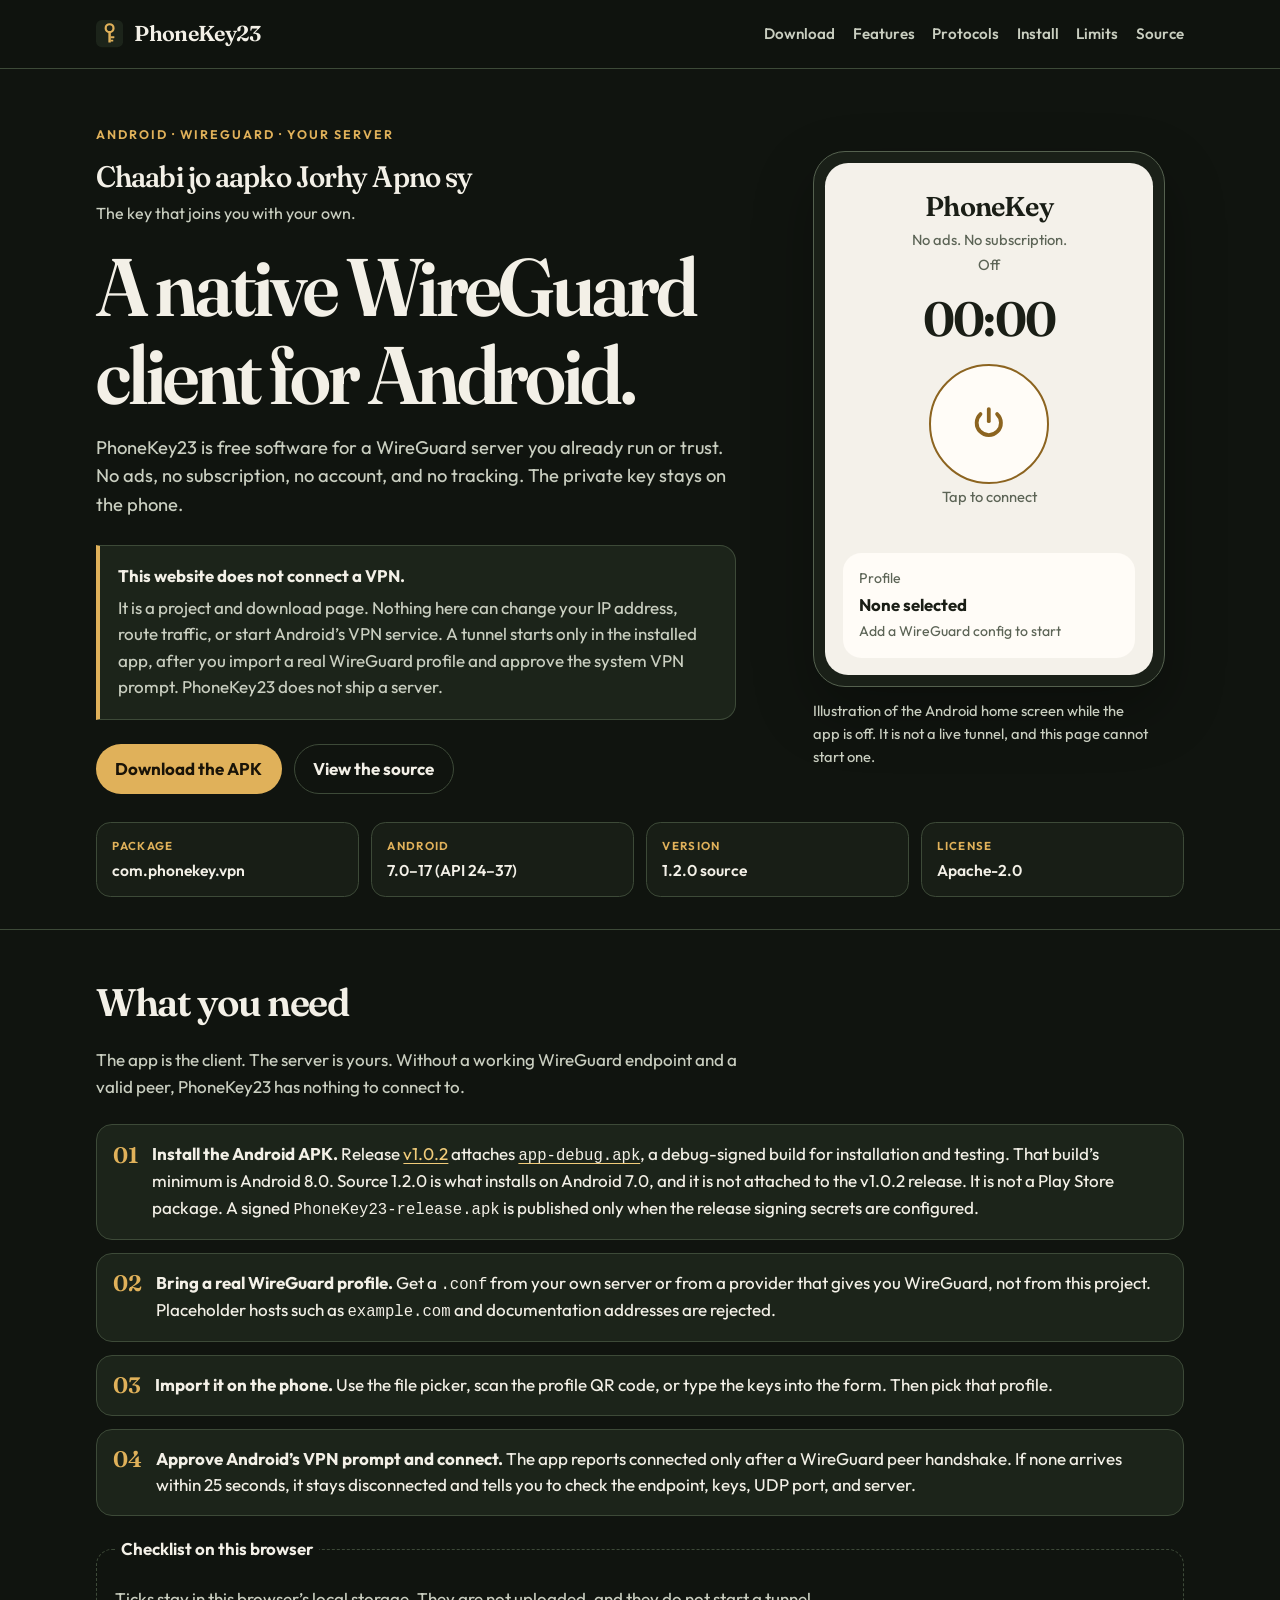
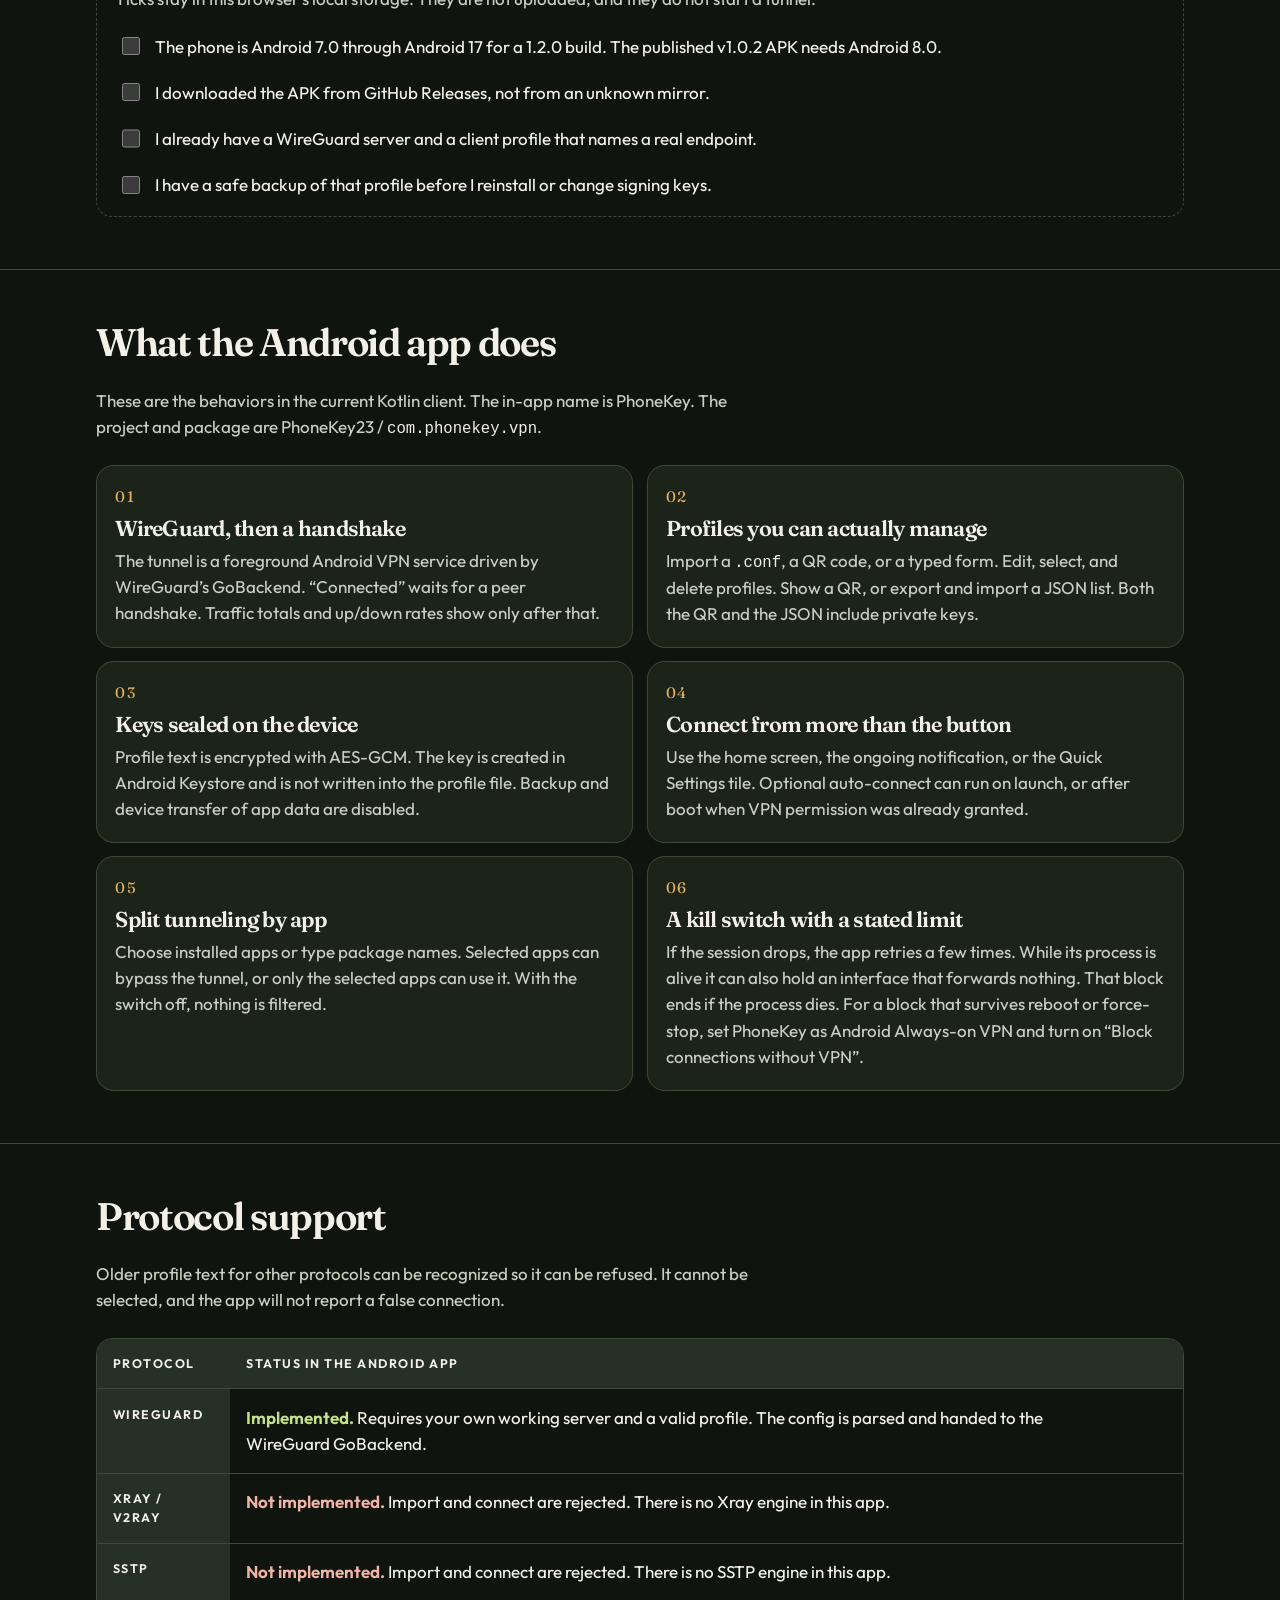
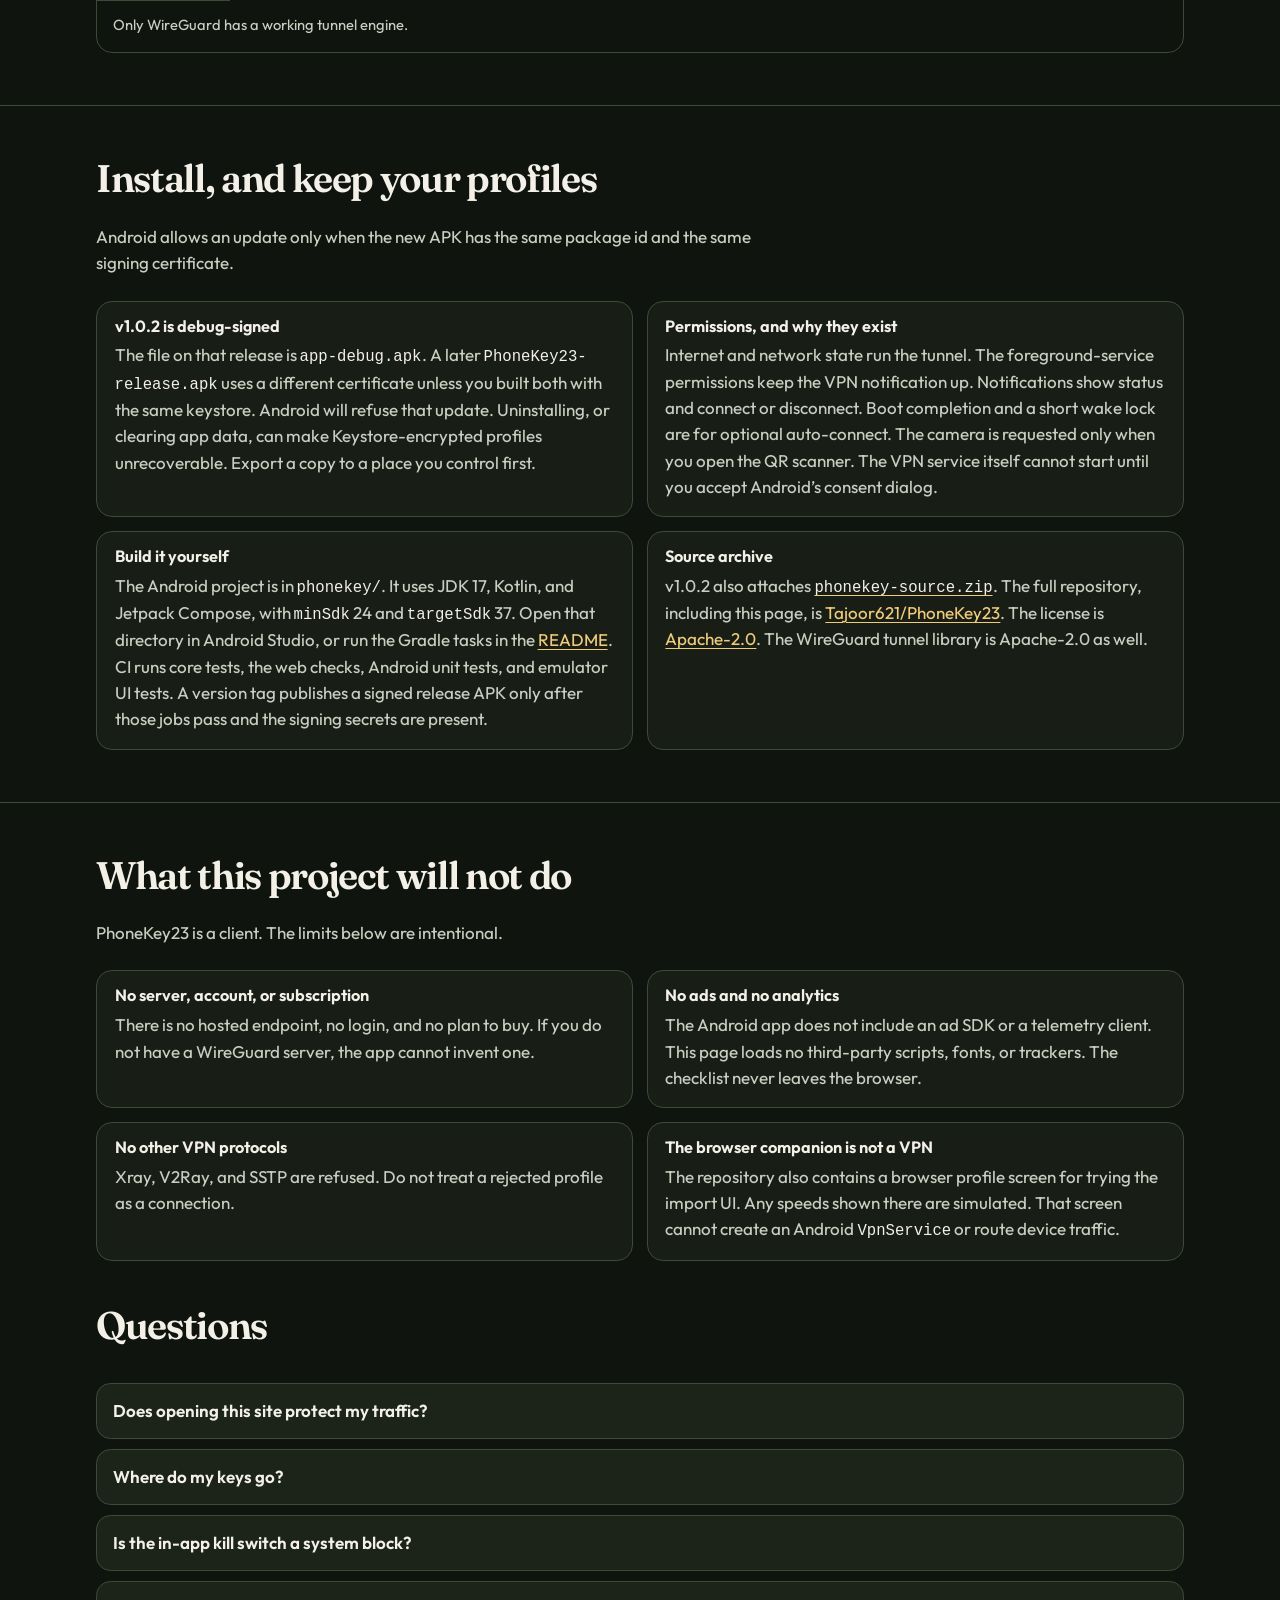
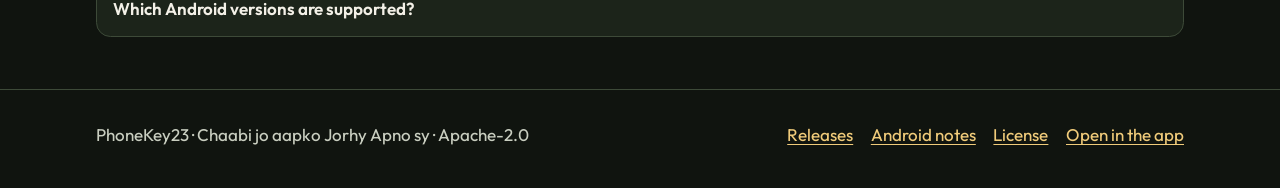
==== commit 1e2c1b82: "Run PhoneKey on Android 7.0 through Android 17 minSdk 24 and targetSdk 37. Android 7 starts the VPN " ====
--- a/docs/index.html
+++ b/docs/index.html
@@ -36,7 +36,7 @@
     "name": "PhoneKey23",
     "alternateName": ["PhoneKey", "Chaabi jo aapko Jorhy Apno sy"],
     "applicationCategory": "SecurityApplication",
-    "operatingSystem": "Android 8.0 or newer",
+    "operatingSystem": "Android 7.0 through Android 17",
     "softwareVersion": "1.0.2",
     "license": "https://www.apache.org/licenses/LICENSE-2.0",
     "isAccessibleForFree": true,
@@ -126,8 +126,8 @@
       </div>
       <ul class="spec">
         <li><span>Package</span><strong>com.phonekey.vpn</strong></li>
-        <li><span>Android</span><strong>8.0+ (API 26)</strong></li>
-        <li><span>Version</span><strong>1.0.2</strong></li>
+        <li><span>Android</span><strong>7.0–17 (API 24–37)</strong></li>
+        <li><span>Version</span><strong>1.2.0 source</strong></li>
         <li><span>License</span><strong>Apache-2.0</strong></li>
       </ul>
     </section>
@@ -139,7 +139,7 @@
           <p>The app is the client. The server is yours. Without a working WireGuard endpoint and a valid peer, PhoneKey23 has nothing to connect to.</p>
         </div>
         <ol class="steps">
-          <li><b>01</b><div><strong>Install the Android APK.</strong> Release <a href="https://github.com/Tajoor621/PhoneKey23/releases/tag/v1.0.2">v1.0.2</a> attaches <a href="https://github.com/Tajoor621/PhoneKey23/releases/download/v1.0.2/app-debug.apk"><code>app-debug.apk</code></a>, a debug-signed build for installation and testing. It is not a Play Store package. A signed <code>PhoneKey23-release.apk</code> is published only when the release signing secrets are configured.</div></li>
+          <li><b>01</b><div><strong>Install the Android APK.</strong> Release <a href="https://github.com/Tajoor621/PhoneKey23/releases/tag/v1.0.2">v1.0.2</a> attaches <a href="https://github.com/Tajoor621/PhoneKey23/releases/download/v1.0.2/app-debug.apk"><code>app-debug.apk</code></a>, a debug-signed build for installation and testing. That build’s minimum is Android 8.0. Source 1.2.0 is what installs on Android 7.0, and it is not attached to the v1.0.2 release. It is not a Play Store package. A signed <code>PhoneKey23-release.apk</code> is published only when the release signing secrets are configured.</div></li>
           <li><b>02</b><div><strong>Bring a real WireGuard profile.</strong> Get a <code>.conf</code> from your own server or from a provider that gives you WireGuard, not from this project. Placeholder hosts such as <code>example.com</code> and documentation addresses are rejected.</div></li>
           <li><b>03</b><div><strong>Import it on the phone.</strong> Use the file picker, scan the profile QR code, or type the keys into the form. Then pick that profile.</div></li>
           <li><b>04</b><div><strong>Approve Android’s VPN prompt and connect.</strong> The app reports connected only after a WireGuard peer handshake. If none arrives within 25 seconds, it stays disconnected and tells you to check the endpoint, keys, UDP port, and server.</div></li>
@@ -148,7 +148,7 @@
           <legend>Checklist on this browser</legend>
           <p class="check-note" id="check-note">Ticks stay in this browser’s local storage. They are not uploaded, and they do not start a tunnel.</p>
           <ul>
-            <li><label><input type="checkbox" data-check="android" aria-describedby="check-note" /> <span>The phone is Android 8.0 or newer.</span></label></li>
+            <li><label><input type="checkbox" data-check="android" aria-describedby="check-note" /> <span>The phone is Android 7.0 through Android 17 for a 1.2.0 build. The published v1.0.2 APK needs Android 8.0.</span></label></li>
             <li><label><input type="checkbox" data-check="apk" /> <span>I downloaded the APK from GitHub Releases, not from an unknown mirror.</span></label></li>
             <li><label><input type="checkbox" data-check="server" /> <span>I already have a WireGuard server and a client profile that names a real endpoint.</span></label></li>
             <li><label><input type="checkbox" data-check="backup" /> <span>I have a safe backup of that profile before I reinstall or change signing keys.</span></label></li>
@@ -249,7 +249,7 @@
           </li>
           <li class="limit">
             <h3>Build it yourself</h3>
-            <p>The Android project is in <code>phonekey/</code>. It uses JDK 17, Kotlin, and Jetpack Compose, with <code>minSdk</code> 26 and <code>targetSdk</code> 35. Open that directory in Android Studio, or run the Gradle tasks in the <a href="https://github.com/Tajoor621/PhoneKey23/blob/main/README.md">README</a>. CI runs core tests, the web checks, Android unit tests, and emulator UI tests. A version tag publishes a signed release APK only after those jobs pass and the signing secrets are present.</p>
+            <p>The Android project is in <code>phonekey/</code>. It uses JDK 17, Kotlin, and Jetpack Compose, with <code>minSdk</code> 24 and <code>targetSdk</code> 37. Open that directory in Android Studio, or run the Gradle tasks in the <a href="https://github.com/Tajoor621/PhoneKey23/blob/main/README.md">README</a>. CI runs core tests, the web checks, Android unit tests, and emulator UI tests. A version tag publishes a signed release APK only after those jobs pass and the signing secrets are present.</p>
           </li>
           <li class="limit">
             <h3>Source archive</h3>
@@ -302,7 +302,7 @@
           </details>
           <details>
             <summary>Which Android versions are supported?</summary>
-            <p>Android 8.0, API 26, through a target of API 35. The version name of the current client is 1.0.2. The package id is <code>com.phonekey.vpn</code>.</p>
+            <p>Source version 1.2.0 runs on Android 7.0 (API 24) through Android 17 (API 37). The WireGuard library cannot install on anything older than Android 7.0. The published test APK is v1.0.2, and that file’s minimum is Android 8.0. A 1.2.0 APK is not a GitHub Release until a version tag is published. The package id is <code>com.phonekey.vpn</code>. The installed app opens from <code>phonekey://activate</code> only. This site is not a verified Android App Link.</p>
           </details>
         </div>
       </div>
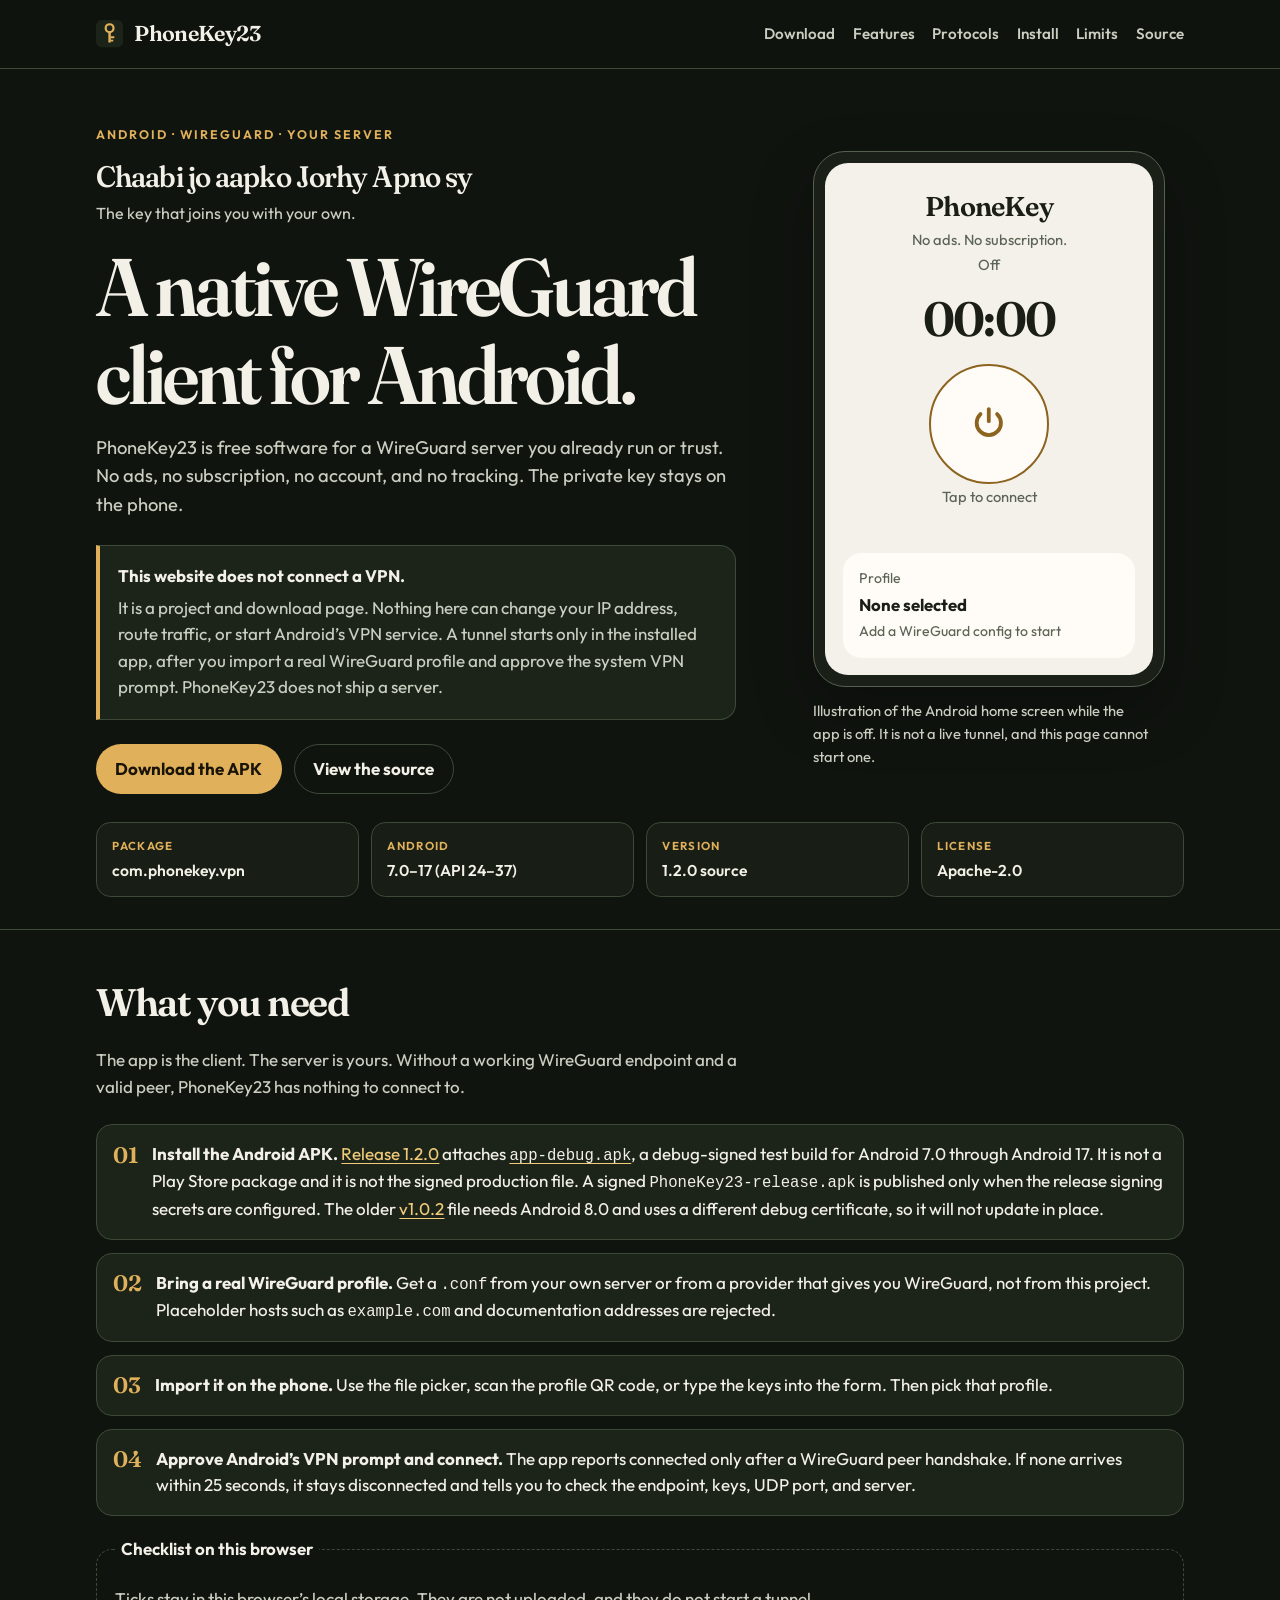
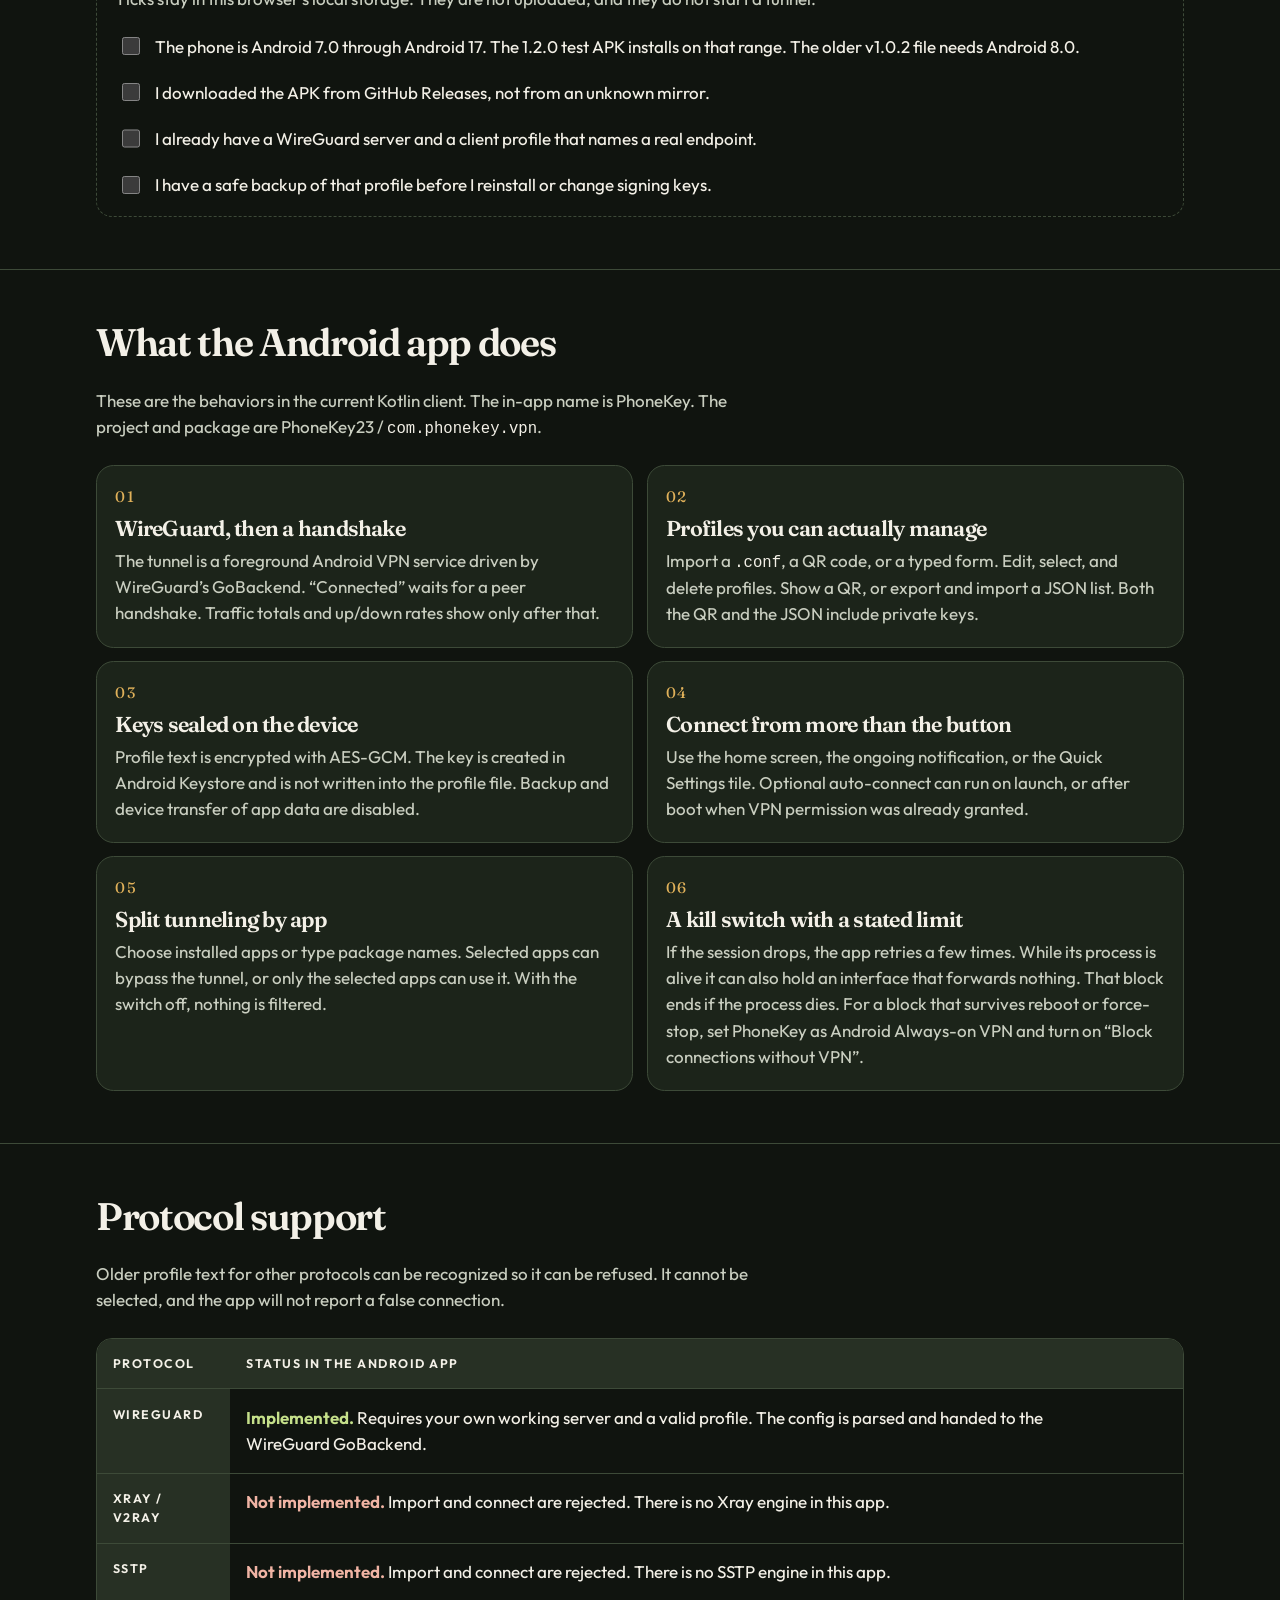
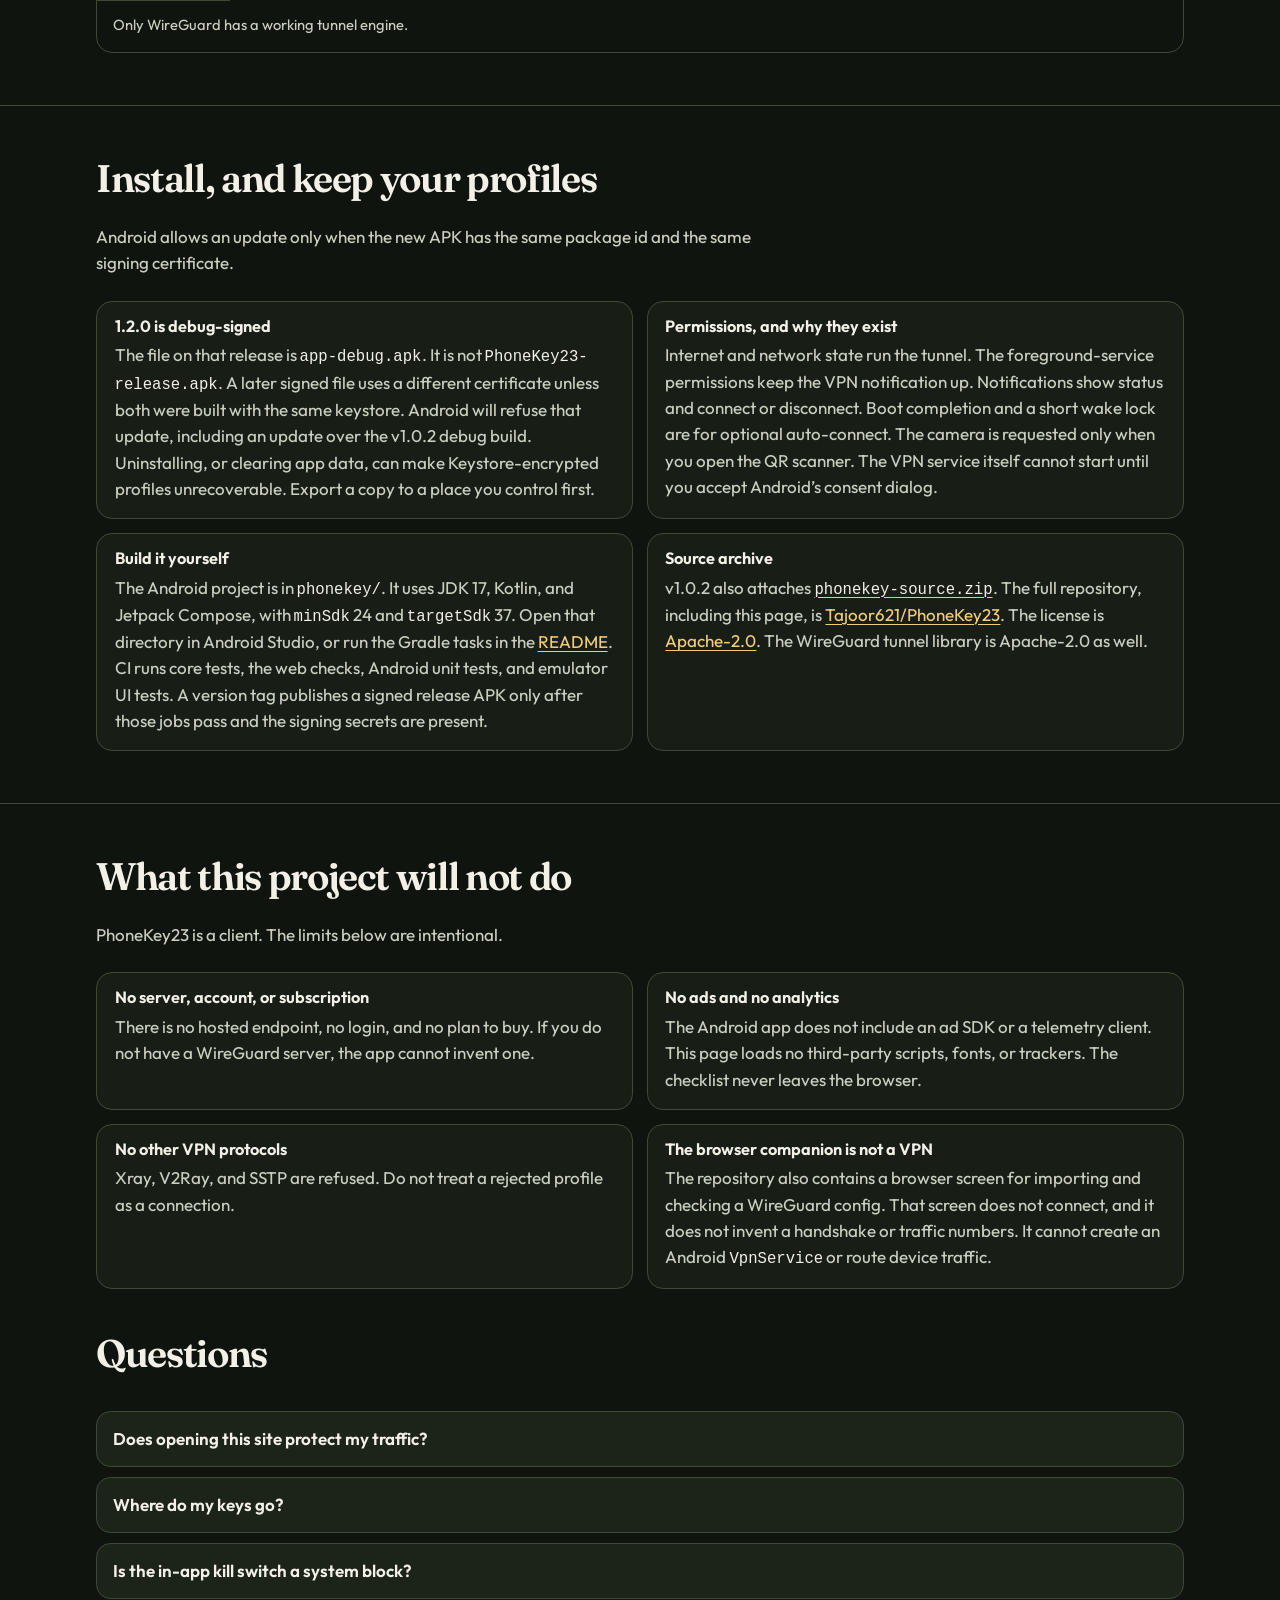
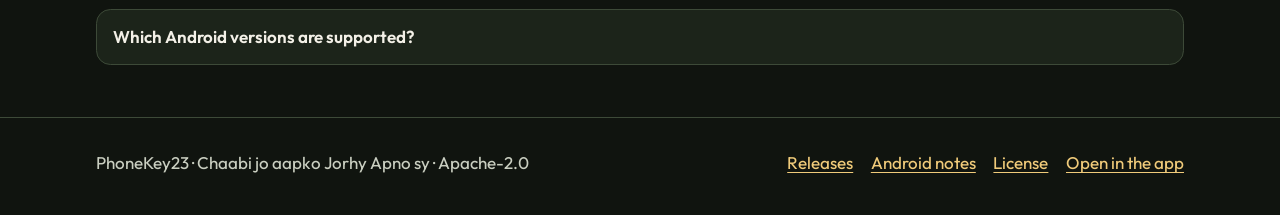
==== commit 2ac13726: "Publish the Android 7 through 17 test build as 1.2.0 The install links now point at app-debug.apk on" ====
--- a/docs/index.html
+++ b/docs/index.html
@@ -37,7 +37,7 @@
     "alternateName": ["PhoneKey", "Chaabi jo aapko Jorhy Apno sy"],
     "applicationCategory": "SecurityApplication",
     "operatingSystem": "Android 7.0 through Android 17",
-    "softwareVersion": "1.0.2",
+    "softwareVersion": "1.2.0",
     "license": "https://www.apache.org/licenses/LICENSE-2.0",
     "isAccessibleForFree": true,
     "offers": {
@@ -45,7 +45,7 @@
       "price": "0",
       "priceCurrency": "USD"
     },
-    "downloadUrl": "https://github.com/Tajoor621/PhoneKey23/releases/tag/v1.0.2",
+    "downloadUrl": "https://github.com/Tajoor621/PhoneKey23/releases/download/v1.2.0/app-debug.apk",
     "codeRepository": "https://github.com/Tajoor621/PhoneKey23",
     "url": "https://tajoor621.github.io/PhoneKey23/",
     "description": "Native Android WireGuard VPN client. The website is a project and download page and does not connect a VPN. No ads, subscription, account, or tracking. You bring your own server.",
@@ -96,7 +96,7 @@
             <p>It is a project and download page. Nothing here can change your IP address, route traffic, or start Android’s VPN service. A tunnel starts only in the installed app, after you import a real WireGuard profile and approve the system VPN prompt. PhoneKey23 does not ship a server.</p>
           </aside>
           <div class="actions">
-            <a class="button" href="https://github.com/Tajoor621/PhoneKey23/releases/tag/v1.0.2">Download the APK</a>
+            <a class="button" href="https://github.com/Tajoor621/PhoneKey23/releases/download/v1.2.0/app-debug.apk">Download the APK</a>
             <a class="button secondary" href="https://github.com/Tajoor621/PhoneKey23">View the source</a>
           </div>
         </div>
@@ -139,7 +139,7 @@
           <p>The app is the client. The server is yours. Without a working WireGuard endpoint and a valid peer, PhoneKey23 has nothing to connect to.</p>
         </div>
         <ol class="steps">
-          <li><b>01</b><div><strong>Install the Android APK.</strong> Release <a href="https://github.com/Tajoor621/PhoneKey23/releases/tag/v1.0.2">v1.0.2</a> attaches <a href="https://github.com/Tajoor621/PhoneKey23/releases/download/v1.0.2/app-debug.apk"><code>app-debug.apk</code></a>, a debug-signed build for installation and testing. That build’s minimum is Android 8.0. Source 1.2.0 is what installs on Android 7.0, and it is not attached to the v1.0.2 release. It is not a Play Store package. A signed <code>PhoneKey23-release.apk</code> is published only when the release signing secrets are configured.</div></li>
+          <li><b>01</b><div><strong>Install the Android APK.</strong> <a href="https://github.com/Tajoor621/PhoneKey23/releases/tag/v1.2.0">Release 1.2.0</a> attaches <a href="https://github.com/Tajoor621/PhoneKey23/releases/download/v1.2.0/app-debug.apk"><code>app-debug.apk</code></a>, a debug-signed test build for Android 7.0 through Android 17. It is not a Play Store package and it is not the signed production file. A signed <code>PhoneKey23-release.apk</code> is published only when the release signing secrets are configured. The older <a href="https://github.com/Tajoor621/PhoneKey23/releases/tag/v1.0.2">v1.0.2</a> file needs Android 8.0 and uses a different debug certificate, so it will not update in place.</div></li>
           <li><b>02</b><div><strong>Bring a real WireGuard profile.</strong> Get a <code>.conf</code> from your own server or from a provider that gives you WireGuard, not from this project. Placeholder hosts such as <code>example.com</code> and documentation addresses are rejected.</div></li>
           <li><b>03</b><div><strong>Import it on the phone.</strong> Use the file picker, scan the profile QR code, or type the keys into the form. Then pick that profile.</div></li>
           <li><b>04</b><div><strong>Approve Android’s VPN prompt and connect.</strong> The app reports connected only after a WireGuard peer handshake. If none arrives within 25 seconds, it stays disconnected and tells you to check the endpoint, keys, UDP port, and server.</div></li>
@@ -148,7 +148,7 @@
           <legend>Checklist on this browser</legend>
           <p class="check-note" id="check-note">Ticks stay in this browser’s local storage. They are not uploaded, and they do not start a tunnel.</p>
           <ul>
-            <li><label><input type="checkbox" data-check="android" aria-describedby="check-note" /> <span>The phone is Android 7.0 through Android 17 for a 1.2.0 build. The published v1.0.2 APK needs Android 8.0.</span></label></li>
+            <li><label><input type="checkbox" data-check="android" aria-describedby="check-note" /> <span>The phone is Android 7.0 through Android 17. The 1.2.0 test APK installs on that range. The older v1.0.2 file needs Android 8.0.</span></label></li>
             <li><label><input type="checkbox" data-check="apk" /> <span>I downloaded the APK from GitHub Releases, not from an unknown mirror.</span></label></li>
             <li><label><input type="checkbox" data-check="server" /> <span>I already have a WireGuard server and a client profile that names a real endpoint.</span></label></li>
             <li><label><input type="checkbox" data-check="backup" /> <span>I have a safe backup of that profile before I reinstall or change signing keys.</span></label></li>
@@ -240,8 +240,8 @@
         </div>
         <ul class="limits">
           <li class="limit">
-            <h3>v1.0.2 is debug-signed</h3>
-            <p>The file on that release is <code>app-debug.apk</code>. A later <code>PhoneKey23-release.apk</code> uses a different certificate unless you built both with the same keystore. Android will refuse that update. Uninstalling, or clearing app data, can make Keystore-encrypted profiles unrecoverable. Export a copy to a place you control first.</p>
+            <h3>1.2.0 is debug-signed</h3>
+            <p>The file on that release is <code>app-debug.apk</code>. It is not <code>PhoneKey23-release.apk</code>. A later signed file uses a different certificate unless both were built with the same keystore. Android will refuse that update, including an update over the v1.0.2 debug build. Uninstalling, or clearing app data, can make Keystore-encrypted profiles unrecoverable. Export a copy to a place you control first.</p>
           </li>
           <li class="limit">
             <h3>Permissions, and why they exist</h3>
@@ -280,7 +280,7 @@
           </li>
           <li class="limit">
             <h3>The browser companion is not a VPN</h3>
-            <p>The repository also contains a browser profile screen for trying the import UI. Any speeds shown there are simulated. That screen cannot create an Android <code>VpnService</code> or route device traffic.</p>
+            <p>The repository also contains a browser screen for importing and checking a WireGuard config. That screen does not connect, and it does not invent a handshake or traffic numbers. It cannot create an Android <code>VpnService</code> or route device traffic.</p>
           </li>
         </ul>
 
@@ -302,7 +302,7 @@
           </details>
           <details>
             <summary>Which Android versions are supported?</summary>
-            <p>Source version 1.2.0 runs on Android 7.0 (API 24) through Android 17 (API 37). The WireGuard library cannot install on anything older than Android 7.0. The published test APK is v1.0.2, and that file’s minimum is Android 8.0. A 1.2.0 APK is not a GitHub Release until a version tag is published. The package id is <code>com.phonekey.vpn</code>. The installed app opens from <code>phonekey://activate</code> only. This site is not a verified Android App Link.</p>
+            <p>Version 1.2.0 runs on Android 7.0 (API 24) through Android 17 (API 37). The WireGuard library cannot install on anything older than Android 7.0. The test APK on release 1.2.0 is that build. It is debug-signed. The older v1.0.2 file needs Android 8.0. The package id is <code>com.phonekey.vpn</code>. The installed app opens from <code>phonekey://activate</code> only. This site is not a verified Android App Link.</p>
           </details>
         </div>
       </div>
